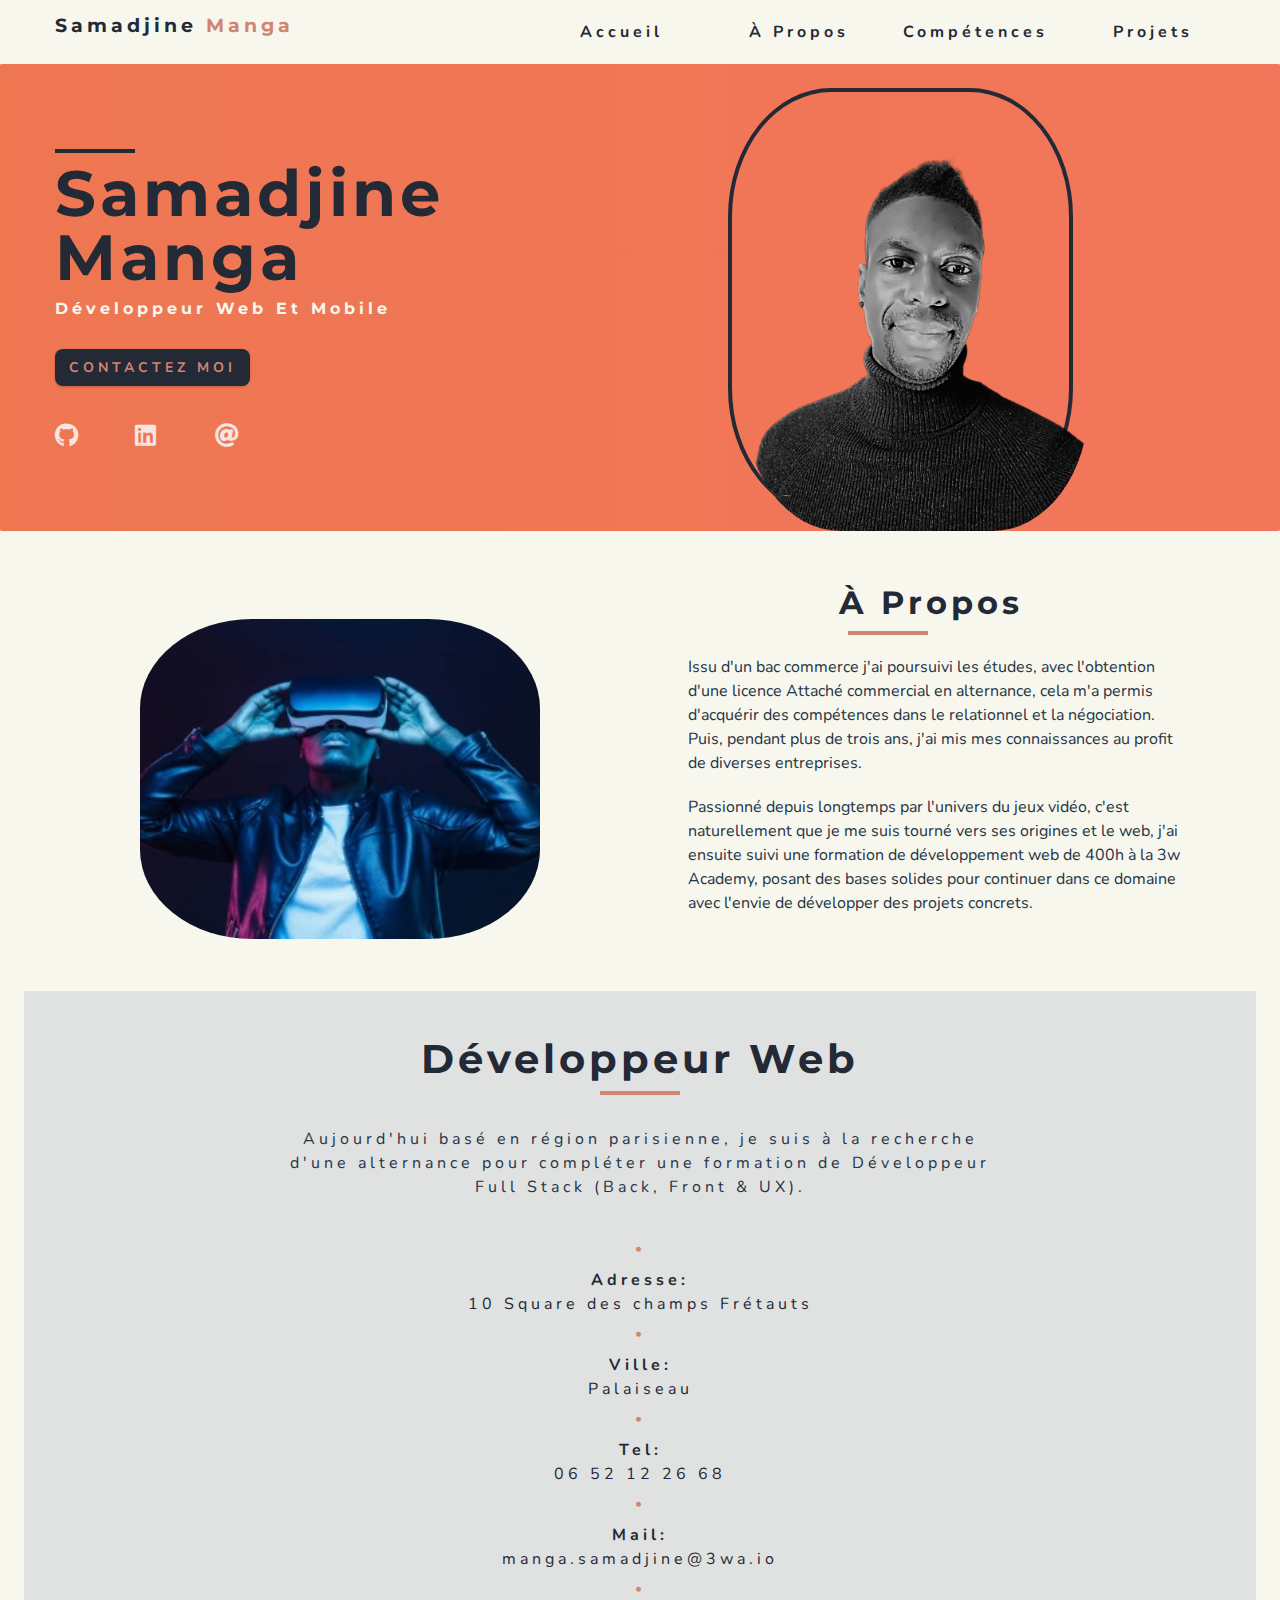
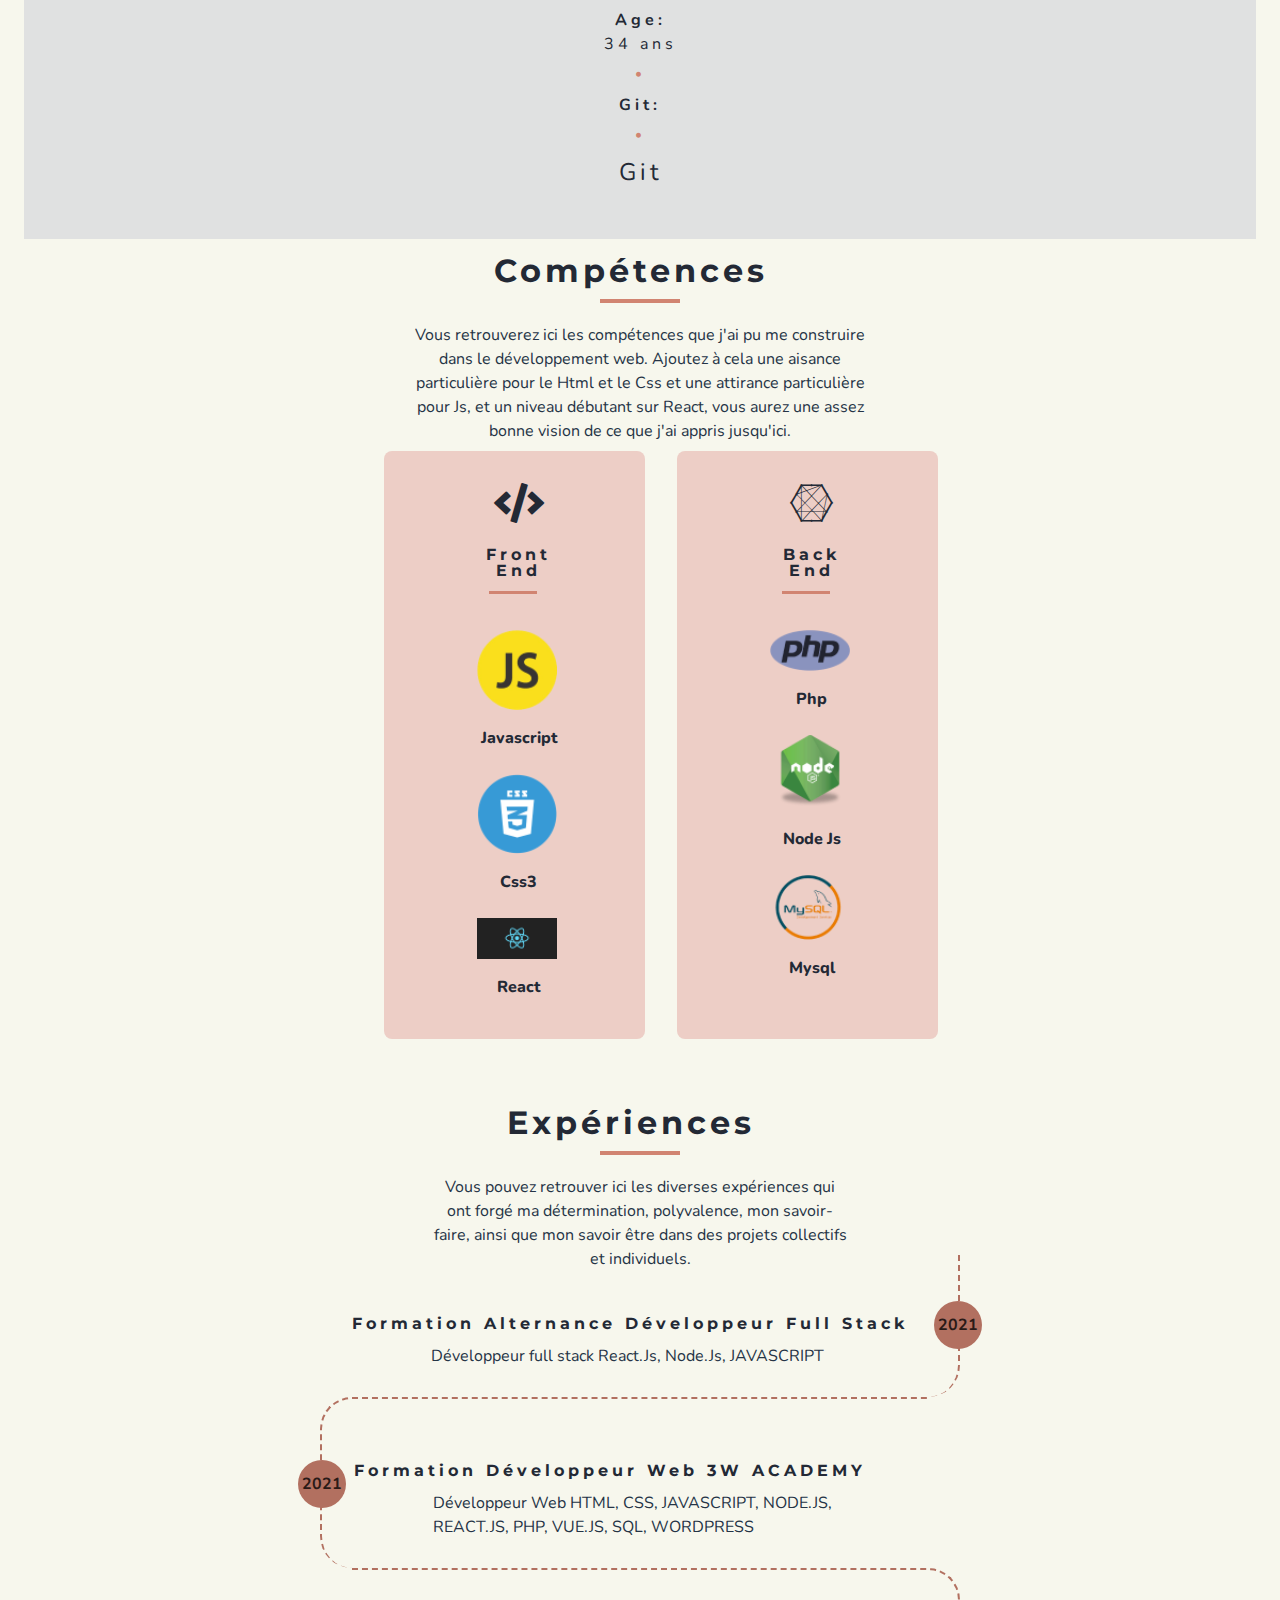
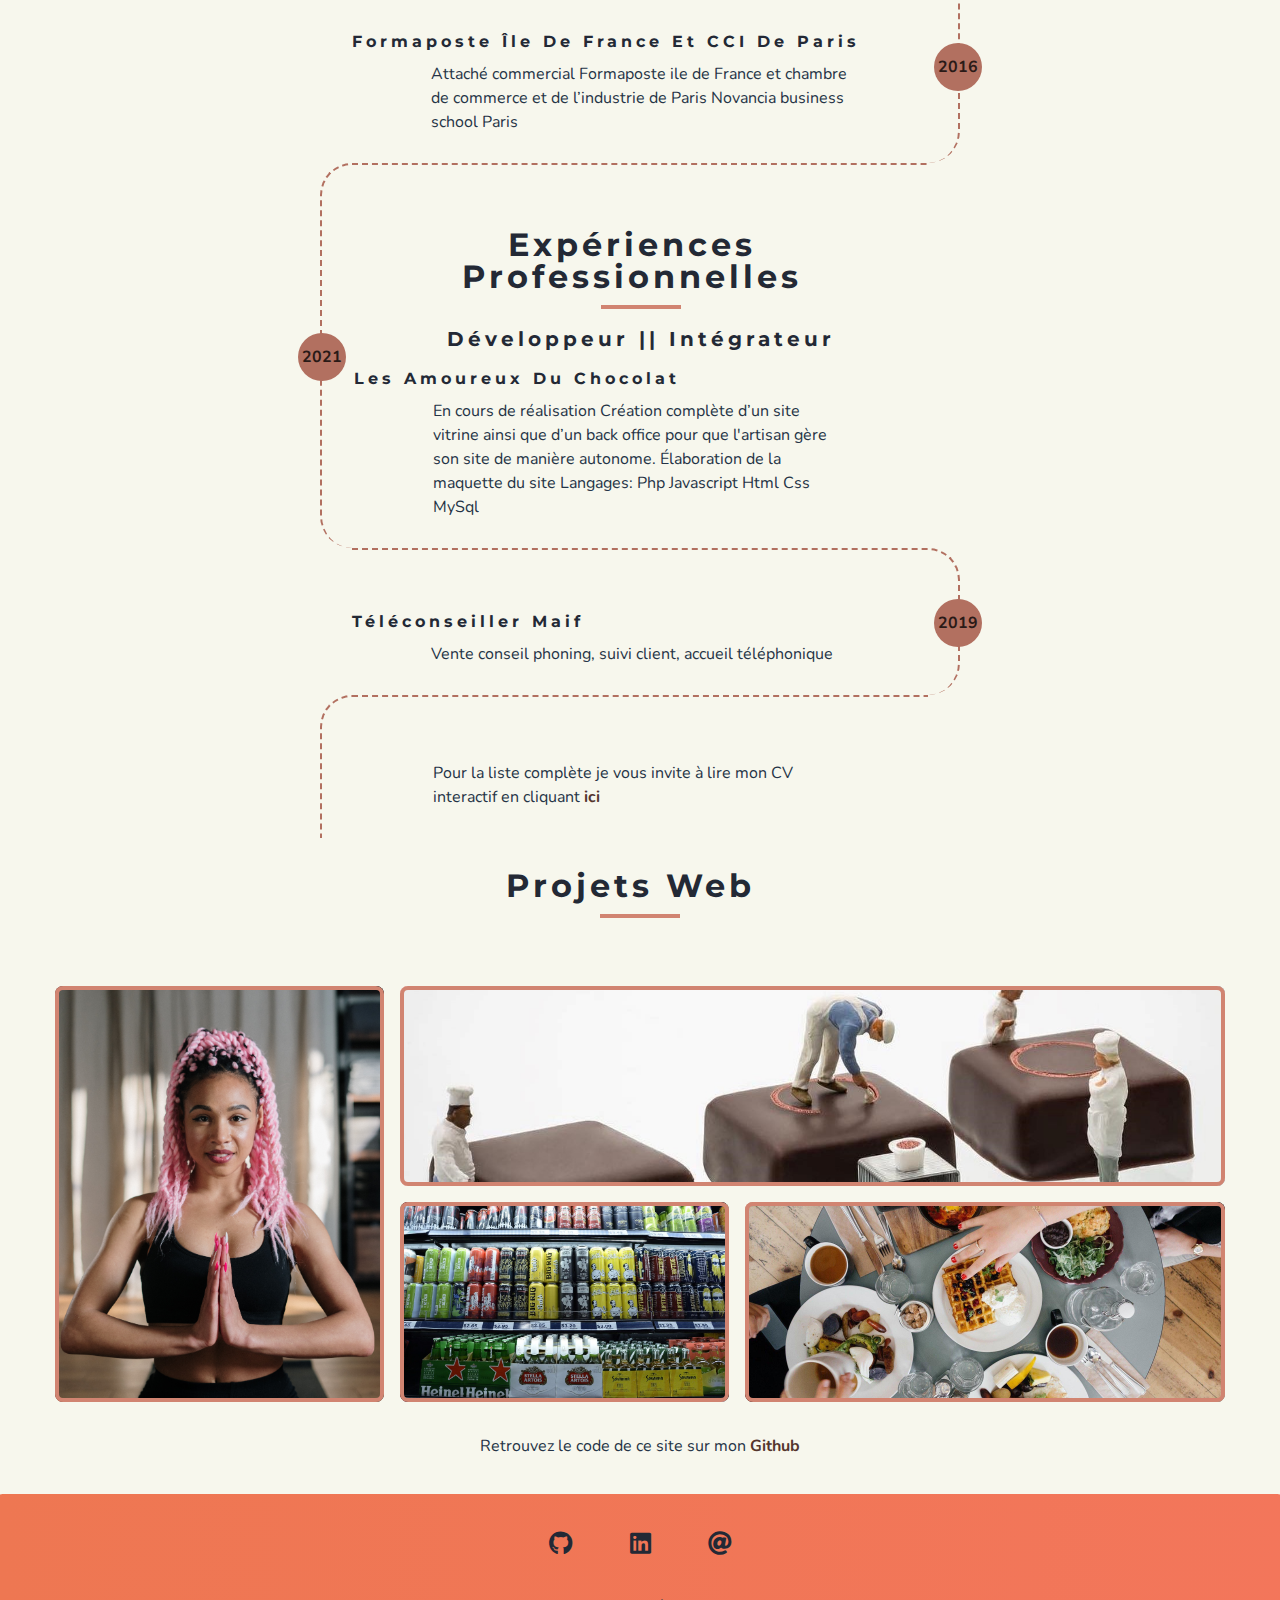
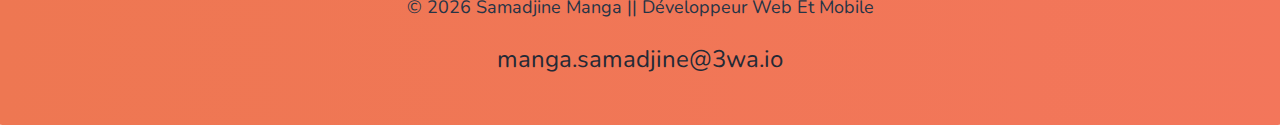
==== index.html @ 43f31bfd "Samadjine-Manga-portfolio" ====
<!DOCTYPE html>
<html lang="fr">
  <head>
    <meta charset="UTF-8" />
    <meta name="viewport" content="width=device-width, initial-scale=1.0" />
    <meta
      content="Site de présentation. CV de Samadjine Manga, développeur Web en Ile de France / Paris"
      name="description"
    />
    <meta
      content="Samadjine Manga, développeur full stack Paris"
      name="keywords"
    />
    <link rel="shortcut icon" href="./images/logo.jpg" type="image/x-icon" />
    <link
      href="https://fonts.googleapis.com/css2?family=Montserrat:wght@700&family=Nunito:wght@300&display=swap"
      rel="stylesheet"
    />
    <title>Portfolio || Samadjine Manga</title>
    <!-- font-awesome -->
    <link rel="stylesheet" href="./fontawesome-free/css/all.min.css" />
    <!-- css -->
    <link rel="stylesheet" href="./css/styles.css" />
  </head>
  <body>
    <!-- navbar -->
    <nav class="nav" id="nav">
      <div class="nav-center">
        <!-- nav header -->
        <div class="nav-header">
          <h4 class="logo">Samadjine <span>Manga</span></h4>
          <button class="nav-btn" id="nav-btn">
            <i class="fas fa-bars"></i>
          </button>
        </div>
        <!-- nav-links -->
        <ul class="nav-links show-links" id="nav-links">
          <li>
            <a
              href="#home"
              class="nav-link scroll-link"
              title="Revenir à l'accueil"
              >Accueil</a
            >
          </li>
          <li>
            <a
              href="#about"
              class="nav-link scroll-link"
              title="Aller à la section à propos"
              >À propos</a
            >
          </li>
          <li>
            <a
              href="#skills"
              class="nav-link scroll-link"
              title="Aller à la section compétences"
              >Compétences</a
            >
          </li>
          <li>
            <a
              href="#projects"
              class="nav-link scroll-link"
              title="Aller à la section projets"
              >Projets</a
            >
          </li>
        </ul>
      </div>
    </nav>
    <!-- end of navbar -->
    <!-- sidebar -->
    <aside class="sidebar" id="sidebar">
      <div>
        <button class="close-btn" id="close-btn">
          <i class="fas fa-times"></i>
        </button>
        <!-- nav-links -->
        <ul class="sidebar-links">
          <li>
            <a
              href="#home"
              class="nav-link scroll-link"
              title="Revenir à l'accueil"
              >Accueil</a
            >
          </li>
          <li>
            <a
              href="#about"
              class="nav-link scroll-link"
              title="Aller à la section à propos"
              >À propos</a
            >
          </li>
          <li>
            <a
              href="#skills"
              class="nav-link scroll-link"
              title="Aller à la section compétences"
              >Compétences</a
            >
          </li>
          <li>
            <a
              href="#projects"
              class="nav-link scroll-link"
              title="Aller à la section projets"
              >Projets</a
            >
          </li>
        </ul>
        <!-- social icons -->
        <ul class="social-icons">
          <li>
            <a
              target="_blank"
              href="https://github.com/ikki-sasa"
              class="social-icon"
              title="Lien vers le git"
              ><i class="fab fa-github"></i
            ></a>
          </li>
          <li>
            <a
              href="https://linkedin.com/in/samadjine-manga-809230ba"
              target="_blank"
              class="social-icon"
              title="Lien vers LinkedIn de Samadjine Manga"
              ><i class="fab fa-linkedin"></i
            ></a>
          </li>
          <li>
            <a
              href="mailto:manga.samadjine@3wa.io"
              target="_blank"
              class="social-icon"
              title="Envoyez un mail à Samadjine Manga"
              ><i class="fas fa-at"></i
            ></a>
          </li>
        </ul>
      </div>
    </aside>
    <!-- end of sidebar -->
    <!-- header -->
    <header class="hero" id="home">
      <div class="section-center hero-center">
        <article class="hero-info">
          <div class="underline"></div>
          <h1>Samadjine Manga</h1>
          <h4>Développeur web et mobile</h4>
          <a
            href="#about-contact"
            class="btn hero-btn scroll-link"
            title="Aller à la section Développeur Web"
            >contactez moi</a
          >
          <!-- social icons -->
          <ul class="social-icons hero-icons">
            <li>
              <a
                target="_blank"
                href="https://github.com/ikki-sasa"
                class="social-icon"
                title="Lien vers le git"
                ><i class="fab fa-github"></i
              ></a>
            </li>
            <li>
              <a
                href="https://linkedin.com/in/samadjine-manga-809230ba"
                target="_blank"
                class="social-icon"
                title="Lien vers LinkedIn de Samadjine Manga"
                ><i class="fab fa-linkedin"></i
              ></a>
            </li>
            <li>
              <a
                href="mailto:manga.samadjine@3wa.io"
                target="_blank"
                class="social-icon"
                title="Envoyez un mail à Samadjine Manga"
                ><i class="fas fa-at"></i
              ></a>
            </li>
          </ul>
        </article>
        <article class="hero-img">
          <img src="./images/moi-vanilla.png" class="hero-photo" alt="me" />
        </article>
      </div>
    </header>
    <!-- end of header -->
    <!-- about -->
    <section class="section about" id="about">
      <div class="section-center about-center">
        <!-- about img -->
        <article class="about-img">
          <img src="./images/vr-me.jpg" class="hero-photo-vr" alt="vr-img" />
        </article>
        <!-- about info -->
        <article class="about-info">
          <!-- section title -->
          <div class="section-title about-title">
            <h2>À propos</h2>
            <div class="underline"></div>
          </div>
          <!--end of section title -->
          <p>
            Issu d'un bac commerce j'ai poursuivi les études, avec l'obtention
            d'une licence Attaché commercial en alternance, cela m'a permis
            d'acquérir des compétences dans le relationnel et la négociation.
            Puis, pendant plus de trois ans, j'ai mis mes connaissances au
            profit de diverses entreprises.
          </p>
          <p>
            Passionné depuis longtemps par l'univers du jeux vidéo, c'est
            naturellement que je me suis tourné vers ses origines et le web,
            j'ai ensuite suivi une formation de développement web de 400h à la
            3w Academy, posant des bases solides pour continuer dans ce domaine
            avec l'envie de développer des projets concrets.
          </p>
        </article>
      </div>
      <section class="section bg-grey">
        <div class="section-contact about-contact" id="about-contact">
          <h2>Développeur Web</h2>
          <div class="underline"></div>
          <p>
            Aujourd'hui basé en région parisienne, je suis à la recherche d'une
            alternance pour compléter une formation de Développeur Full Stack
            (Back, Front & UX).
          </p>
          <ul class="infos-contacts">
            <li>
              <i class="fas fa-circle"></i> <strong>Adresse:</strong> 10 Square
              des champs Frétauts
            </li>
            <li>
              <i class="fas fa-circle"></i>
              <strong>Ville:</strong> Palaiseau
            </li>

            <li>
              <i class="fas fa-circle"></i> <strong>Tel:</strong> 06 52 12 26 68
            </li>
            <li>
              <i class="fas fa-circle"></i>
              <strong>Mail:</strong> manga.samadjine@3wa.io
            </li>

            <li><i class="fas fa-circle"></i> <strong>Age:</strong> 34 ans</li>
            <li>
              <i class="fas fa-circle"></i> <strong>Git:</strong>
              <i class="fas fa-circle"></i>
              <a
                target="_blank"
                href="https://github.com/ikki-sasa"
                class="social-icon"
                title="Lien vers le git"
                >Git</a
              >
            </li>
          </ul>
        </div>
      </section>
    </section>
    <!-- end of about -->

    <!-- skills -->
    <section class="section skills" id="skills">
      <!-- section title -->
      <div class="section-title">
        <h2>Compétences</h2>
        <div class="underline"></div>
        <p class="skills-text">
          Vous retrouverez ici les compétences que j'ai pu me construire dans le
          développement web. Ajoutez à cela une aisance particulière pour le
          Html et le Css et une attirance particulière pour Js, et un niveau
          débutant sur React, vous aurez une assez bonne vision de ce que j'ai
          appris jusqu'ici.
        </p>
      </div>
      <!--end of section title -->

      <div class="skills-center section-center">
        <!-- single skill -->
        <article class="skill">
          <i class="fas fa-code skill-icon"></i>
          <h4>Front end</h4>
          <div class="underline"></div>
          <img
            src="./logo/javascript-circle-removebg-preview.png"
            alt="logo-javascript"
            class="logo-img"
          />
          <p>Javascript</p>
          <img src="./logo/css-logo.png" alt="logo-css" class="logo-img" />
          <p>Css3</p>
          <img src="./logo/react.png" alt="logo-react" class="logo-img" />
          <p>React</p>
        </article>
        <!-- end of single skill -->
        <!-- single skill -->
        <article class="skill">
          <i class="fab fa-connectdevelop skill-icon"></i>
          <h4>Back end</h4>
          <div class="underline"></div>
          <img src="./logo/php.png" alt="logo-php" class="logo-img" />
          <p>Php</p>
          <img src="./logo/node-js.png" alt="logo-node" class="logo-img" />
          <p>Node Js</p>
          <img src="./logo/mysql.png" alt="logo-mysql" class="logo-img" />
          <p>Mysql</p>
        </article>
        <!-- end of single skill -->
      </div>
    </section>
    <!-- end of skills -->

    <!-- timeline -->
    <section class="section timeline">
      <!-- section title -->
      <div class="section-title">
        <h2>Expériences</h2>
        <div class="underline"></div>
        <p>
          Vous pouvez retrouver ici les diverses expériences qui ont forgé ma
          détermination, polyvalence, mon savoir-faire, ainsi que mon savoir
          être dans des projets collectifs et individuels.
        </p>
      </div>
      <!--end of section title -->
      <div class="section-center timeline-center">
        <!-- single timeline item -->
        <article class="timeline-item">
          <h4>Formation Alternance Développeur Full Stack</h4>
          <p>Développeur full stack React.Js, Node.Js, JAVASCRIPT</p>
          <span class="number"> 2021 </span>
        </article>
        <!-- end of  single timeline item -->
        <!-- single timeline item -->
        <article class="timeline-item">
          <h4>Formation Développeur Web 3W ACADEMY</h4>
          <p>
            Développeur Web HTML, CSS, JAVASCRIPT, NODE.JS, REACT.JS, PHP,
            VUE.JS, SQL, WORDPRESS
          </p>
          <span class="number"> 2021 </span>
        </article>
        <!-- end of  single timeline item -->

        <!-- single timeline item -->
        <article class="timeline-item">
          <h4>Formaposte île de France et CCI de Paris</h4>
          <p>
            Attaché commercial Formaposte ile de France et chambre de commerce
            et de l’industrie de Paris Novancia business school Paris
          </p>
          <span class="number"> 2016 </span>
        </article>
        <!-- end of  single timeline item -->

        <!-- single timeline item -->
        <article class="timeline-item">
          <!-- section title -->
          <div class="section-title">
            <h2>Expériences professionnelles</h2>
            <div class="underline"></div>
          </div>
          <!--end of section title -->
          <h3>Développeur || Intégrateur</h3>
          <h4>Les amoureux du chocolat</h4>
          <p>
            En cours de réalisation Création complète d’un site vitrine ainsi
            que d’un back office pour que l'artisan gère son site de manière
            autonome. Élaboration de la maquette du site Langages: Php
            Javascript Html Css MySql
          </p>
          <span class="number"> 2021 </span>
        </article>
        <!-- end of  single timeline item -->
        <!-- single timeline item -->
        <article class="timeline-item">
          <h4>Téléconseiller Maif</h4>
          <p>Vente conseil phoning, suivi client, accueil téléphonique</p>
          <span class="number"> 2019 </span>
        </article>
        <!-- end of  single timeline item -->
        <!-- single timeline item -->
        <article class="timeline-item">
          <p>
            Pour la liste complète je vous invite à lire mon CV interactif en
            cliquant

            <a
              target="_blank"
              href="images/Samadjine Manga_Curriculum_vitæ.pdf"
              download="Resume.pdf"
            >
              <strong>ici</strong>
            </a>
          </p>
        </article>
        <!-- end of  single timeline item -->
      </div>
    </section>
    <!--end of  timeline -->

    <!-- projects -->
    <section class="section projects" id="projects">
      <!-- section title -->
      <div class="section-title">
        <h2>projets Web</h2>
        <div class="underline"></div>
        <p class="projects-text"></p>
      </div>
      <!--end of section title -->
      <div class="section-center projects-center">
        <!-- single project -->
        <a
          target="_blank"
          href="https://yoga-yoga-616a18.netlify.app"
          class="project-1"
          title="Aller à la page Yoga"
        >
          <article class="project">
            <img
              src="./images/yooga.jpg"
              alt="yoga project"
              class="project-img"
            />
            <div class="project-info">
              <h4>Yoga project</h4>
              <p>Site vitrine</p>
            </div>
          </article>
        </a>
        <!-- end of single project -->
        <!-- single project -->
        <a
          target="_blank"
          href="https://choco-under-construction.netlify.app"
          class="project-2"
          title="Aller à la page Les amoureux du chocolat"
        >
          <article class="project">
            <img
              src="./images/chocolat.jpg"
              alt="Les amoureux du chocolat"
              class="project-img"
            />
            <div class="project-info">
              <h4>Les amoureux du chocolat</h4>
              <p>
                Projet de site vitrine avec un back-office pour une gestion
                autonome du site pour l'artisan Site réalisé en langage js
                vailla php vanilla
              </p>
            </div>
          </article>
        </a>
        <!-- end of single project -->
        <!-- single project -->
        <a
          target="_blank"
          href="http://beer4you-project.atwebpages.com/index.php/"
          class="project-3"
          title="Aller à la page Beer for you"
        >
          <article class="project">
            <img
              src="./images/beers.jpg"
              alt="Beer for you"
              class="project-img"
            />
            <div class="project-info">
              <h4>Beer for you</h4>
              <p>
                Projet d'initiation Php dans le cadre de ma formation
                "développeur web" à la 3w Academy
              </p>
            </div>
          </article>
        </a>
        <!-- end of single project --><!-- single project -->
        <a
          target="_blank"
          href="https://freshly-restaurant-bs.netlify.app"
          class="project-4"
          title="Aller à la page Freshly-Restaurant"
        >
          <article class="project">
            <img
              src="./images/freshly.jpg"
              alt="single project"
              class="project-img"
            />
            <div class="project-info">
              <h4>Freshly Restaurant</h4>
              <p>
                Projet d'intégration au sein de ma formation "développeur web" à
                la 3w Acdemy
              </p>
            </div>
          </article>
        </a>
        <!-- end of single project -->
      </div>
      <p>
        Retrouvez le code de ce site sur mon
        <a
          target="_blank"
          href="https://github.com/ikki-sasa"
          title="Lien vers le git"
        >
          <strong>Github</strong></a
        >
      </p>
    </section>
    <!-- end of projects -->
    <!-- footer -->
    <footer class="footer">
      <!-- social icons -->
      <ul class="social-icons">
        <li>
          <a
            target="_blank"
            href="https://github.com/ikki-sasa"
            class="social-icon"
            title="Lien vers le git"
            ><i class="fab fa-github"></i
          ></a>
        </li>
        <li>
          <a
            href="https://linkedin.com/in/samadjine-manga-809230ba"
            target="_blank"
            class="social-icon"
            title="Lien vers LinkedIn Samadjine Manga"
            ><i class="fab fa-linkedin"></i
          ></a>
        </li>
        <li>
          <a
            href="mailto:manga.samadjine@3wa.io"
            target="_blank"
            class="social-icon"
            title="Envoyez un mail à Samadjine Manga"
            ><i class="fas fa-at"></i
          ></a>
        </li>
      </ul>

      <p>
        &copy; <span id="date"></span> Samadjine Manga || Développeur Web Et
        Mobile
      </p>
      <a
        href="mailto:manga.samadjine@3wa.io"
        target="_blank"
        class="social-icon"
        title="Envoyez un mail à Samadjine Manga"
        >manga.samadjine@3wa.io</a
      >
    </footer>
    <!-- BUTTON TOP -->
    <div class="top-btn">
      <i class="fas fa-sort-up" title="Aller vers le haut de la page"></i>
    </div>
    <!-- END OF BUTTON TOP -->
    <script src="./js/app.js"></script>
  </body>
</html>
---- css/styles.css ----
/*
FONTS
*/
@import url('https://fonts.googleapis.com/css2?family=Montserrat:wght@700&family=Nunito:wght@300&display=swap');

/*
VARIABLES
 */

:root {
  /* headings */
  /* dark shades of primary color*/
  --clr-primary-1: #2a1a17;
  --clr-primary-2: #54352d;
  --clr-primary-3: #7d4f44;
  --clr-primary-4: #a76a5a;
  /* primary/main color */
  --clr-primary-5: #b27060;
  /* lighter shades of primary color */
  --clr-primary-6: #f6e6e3;
  --clr-primary-7: #edcec6;
  --clr-primary-8: #e3b5aa;
  --clr-primary-9: #da9d8d;
  --clr-primary-10: #d18471;
  /* darkest grey - used for headings */
  --clr-grey-1: #232935;
  --clr-grey-2: #2f3647;
  --clr-grey-3: #3b4459;
  --clr-grey-4: #62697a;
  /* grey used for paragraphs */
  --clr-grey-5: #253446;
  --clr-grey-6: #515d6b;
  --clr-grey-7: #7c8590;
  --clr-grey-8: #a8aeb5;
  --clr-grey-9: #d3d6da;
  --clr-grey-10: #e0e1e1;
  --clr-white: #fff;
  --clr-break: #f7f7ed;
  /* fonts */
  --ff-primary: 'Montserrat', sans-serif;
  --ff-second: 'Nunito', sans-serif;
  /* transition effects... */
  --transition: all 0.3s linear;
  --spacing: 0.25rem;
  --radius: 0.5rem;
  --radius-1: 10rem;
  --light-shadow: 0 5px 15px rgba(0, 0, 0, 0.1);
  --dark-shadow: 0 5px 15px rgba(0, 0, 0, 0.2);
  --linear-grad: linear-gradient(to left, #2c3e50, #fd746c);
  --linear-grad-bg: linear-gradient(to left, #114357, #fd746c, #ee7752);
  --max-width: 1170px;
}
/*
GLOBAL STYLES
*/

*,
::after,
::before {
  margin: 0;
  padding: 0;
  box-sizing: border-box;
}
body {
  font-family: var(--ff-second);
  background: var(--clr-break);
  color: var(--clr-grey-1);
  line-height: 1.5;
  font-size: 0.875rem;
}
ul {
  list-style-type: none;
}
a {
  text-decoration: none;
}
img:not(.nav-logo) {
  width: 100%;
  display: block;
}

h1,
h2,
h3,
h4 {
  letter-spacing: var(--spacing);
  text-transform: capitalize;
  line-height: 1.25;
  margin-bottom: 0.75rem;
  font-family: var(--ff-primary);
}
h1 {
  font-size: 3rem;
}
h2 {
  font-size: 2rem;
}
h3 {
  font-size: 1.25rem;
}
h4 {
  font-size: 0.875rem;
}
p {
  margin-bottom: 1.25rem;
  color: var(--clr-grey-5);
}

/* 
GLOBAL CSS
 */

.btn {
  text-transform: uppercase;
  background: var(--clr-grey-2);
  color: var(--clr-primary-10);
  padding: 0.375rem 0.75rem;
  letter-spacing: var(--spacing);
  display: inline-block;
  font-weight: 700;
  -webkit-transition: var(--transition);
  transition: var(--transition);
  font-size: 0.875rem;
  border: 2px solid transparent;
  cursor: pointer;
  box-shadow: 0 1px 3px rgba(0, 0, 0, 0.2);
  border-radius: var(--radius);
}
.btn:hover {
  color: var(--clr-grey-1);
  background: var(--clr-primary-10);
}

.hero-btn {
  text-transform: uppercase;
  background: var(--clr-grey-1);
  color: var(--clr-primary-10);
  padding: 0.375rem 0.75rem;
  letter-spacing: var(--spacing);
  display: inline-block;
  font-weight: 700;
  -webkit-transition: var(--transition);
  transition: var(--transition);
  font-size: 0.875rem;
  border: 2px solid transparent;
  cursor: pointer;
  box-shadow: 0 1px 3px rgba(0, 0, 0, 0.2);
  border-radius: var(--radius);
}

.hero-btn:hover {
  color: var(--clr-grey-1);
  background: var(--clr-white);
}

/* 
SECTION
*/
.section {
  padding: 4.5rem 0;
}

.section-center {
  width: 90vw;
  margin: 0 auto;
  max-width: 1170px;
}

.underline {
  width: 5rem;
  height: 0.25rem;
  margin-bottom: 1.25rem;
  background: var(--clr-primary-10);
  margin-left: auto;
  margin-right: auto;
}

.section-title {
  margin-bottom: 4rem;
  text-align: center;
}

.section-contact {
  margin-top: 5rem;
  margin-bottom: 0;
  text-align: center;
  letter-spacing: var(--spacing);
}

.section-contact p {
  text-align: center;
}

.infos-contacts {
  margin: 1rem 34rem;
}

.section-contact i {
  margin: 2.5rem;
  font-size: 5px;
  color: var(--clr-primary-10);
}

.section .bg-grey {
  height: 35rem;
  padding-top: 2rem;
  margin-top: 2rem;
  border-radius: 0.2%;
}
.bg-grey {
  background: var(--clr-grey-10);
}

/* 
NAV
 */
.nav-links {
  display: none;
}
.nav {
  height: 4rem;
  padding: 1rem;
  display: grid;
  -webkit-box-align: center;
  align-items: center;
  -webkit-transition: var(--transition);
  transition: var(--transition);
}
.nav-center {
  width: 100%;
  max-width: 1170px;
  margin: 0 auto;
}
.nav-header {
  display: grid;
  grid-template-columns: auto 1fr;
  -webkit-box-align: center;
  align-items: center;
}
.nav-btn {
  background: transparent;
  border-color: transparent;
  color: var(--clr-grey-1);
  font-size: 2rem;
  cursor: pointer;
  justify-self: end;
}

/*
FIXED NAVBAR
*/
.navbar-fixed {
  position: fixed;
  top: 0;
  left: 0;
  width: 100%;
  background: var(--clr-grey-10);
  z-index: 2;
  box-shadow: var(--light-shadow);
}

.logo {
  color: var(--clr-grey-1);
  font-size: 2rem;
  cursor: pointer;
}
.logo span {
  color: var(--clr-primary-10);
  font-size: 2rem;
}

/*
SIDEBAR
*/
.sidebar {
  position: fixed;
  top: 0;
  left: 0;
  width: 100%;
  height: 100%;
  background: var(--clr-primary-1);
  z-index: 4;
  display: grid;
  place-items: center;
  -webkit-transition: var(--transition);
  transition: var(--transition);
  -webkit-transform: translateX(-100%);
  transform: translateX(-100%);
  opacity: 0.9;
}

/* 
TOGGLE SIDEBAR
*/
.show-sidebar {
  -webkit-transform: translateX(0);
  transform: translateX(0);
}
.sidebar-links {
  text-align: center;
}
.sidebar-links a {
  font-size: 2rem;
  text-transform: capitalize;
  -webkit-transition: var(--transition);
  transition: var(--transition);
  color: var(--clr-primary-6);
  letter-spacing: var(--spacing);
  display: inline-block;
  margin-bottom: 1.5rem;
}
.sidebar-links a:hover {
  color: var(--clr-primary-10);
}
.social-icons {
  display: grid;
  margin-top: 3rem;
  width: 20rem;
  grid-template-columns: repeat(3, 1fr);
  justify-items: center;
}
.social-icon {
  font-size: 1.5rem;
  color: var(--clr-primary-6);
  -webkit-transition: var(--transition);
  transition: var(--transition);
}
.social-icon:hover {
  color: var(--clr-primary-10);
}
.close-btn {
  position: absolute;
  top: 1rem;
  right: 1rem;
  font-size: 3rem;
  background: transparent;
  border: transparent;
  -webkit-transition: var(--transition);
  transition: var(--transition);
  color: #bb2525;
  cursor: pointer;
}
.close-btn:hover {
  color: #e66b6b;
}

/* 
HERO 
*/
.hero .underline {
  background: var(--clr-grey-1);
  margin-bottom: 0.5rem;
  margin-left: 0;
}
.hero-img {
  display: none;
}
.hero {
  border-radius: 0.2%;
  background: var(--linear-grad-bg);
  background-size: 600% 100%;
  animation: gradient 15s ease infinite;
  animation-direction: alternate;
}

@keyframes gradient {
  0% {
    background-position: 0%;
  }
  100% {
    background-position: 100%;
  }
}

.hero-center {
  min-height: calc(100vh - 5rem);
  display: grid;
  place-items: center;
}
.hero-info h4 {
  color: var(--clr-break);
}
.hero-icons {
  justify-items: start;
}
.hero-btn {
  margin-top: 1.25rem;
}

.hero-photo {
  max-width: 25rem;
  max-height: 30rem;
  -o-object-fit: cover;
  object-fit: cover;
  border-radius: 28%;
  position: relative;
}

.hero-photo-vr {
  max-width: 25rem;
  max-height: 30rem;
  -o-object-fit: cover;
  object-fit: cover;
  border-radius: 28%;
  position: relative;
}

/* 
ABOUT
*/
.about-info {
  margin: 2rem;
}

.about-title {
  text-align: left;
  margin-bottom: 25rem;
}
.about-title .underline {
  margin-left: 9rem;
}
.about-center {
  display: grid;
  gap: 3rem 2rem;
}
.about-img {
  justify-self: center;
}

/*
PROJECTS
*/
.projects-text {
  width: 85vw;
  max-width: 30rem;
  margin: 0 auto;
}
.project {
  position: relative;
  background: var(--linear-grad);
  border-radius: var(--radius);
  margin-bottom: 2rem;
}
.project-info {
  text-align: center;
  color: var(--clr-white);
  position: absolute;
  top: 50%;
  left: 50%;
  -webkit-transform: translate(-50%, -50%);
  transform: translate(-50%, -50%);
  -webkit-transition: var(--transition);
  transition: var(--transition);
  opacity: 0;
}
.project-info p {
  text-transform: capitalize;
  color: var(--clr-white);
}
.project:hover .project-info {
  opacity: 1;
}
.project-img {
  transition: var(--transition);
  border-radius: var(--radius);
  height: 15rem;
  object-fit: cover;
}
.project:hover .project-img {
  opacity: 0.5;
}
.project::after {
  content: '';
  position: absolute;
  top: 0;
  left: 0;
  width: 100%;
  height: 100%;
  border: 0.25rem solid var(--clr-primary-10);
  border-radius: var(--radius);
  transition: var(--transition);
}

.project:hover::after {
  opacity: 1;
  -webkit-transform: scale(0.8);
  transform: scale(0.8);
}

.project:hover {
  color: var(--clr-white);
}

.project:hover p {
  color: var(--clr-white);
}

.project:hover h4 {
  color: var(--clr-white);
}

.projects p {
  padding-top: 2rem;
  text-align: center;
}

.projects strong {
  color: var(--clr-primary-2);
}

.projects strong:hover {
  color: var(--clr-primary-10);
}
/*
SKILLS
*/

.skills {
  background: var(--clr-break);
  margin-bottom: 1.25rem;
}
.skills h3 {
  margin: 1.5rem 0;
  color: var(--clr-primary-1);
}

.skill p {
  margin-bottom: 0.5rem;
  text-transform: capitalize;
  color: var(--clr-grey-1);
}

.skill-text {
  position: absolute;
  top: -2rem;
  left: 50%;
  -webkit-transform: translateX(-50%);
  transform: translateX(-50%);
}
.skills-center img {
  width: 7rem;
}

.skills-text {
  width: 85vw;
  max-width: 30rem;
  margin: 0 auto;
}

.skill {
  background: var(--clr-primary-7);
  padding: 3rem 4.5rem;
  margin-bottom: 2rem;
  border-radius: var(--radius);
  text-align: center;
  -webkit-transition: var(--transition);
  transition: var(--transition);
  cursor: pointer;
}

.skill-icon {
  font-size: 2.5rem;
  margin-bottom: 1.5rem;
}

.skill .underline {
  width: 3rem;
  height: 0.2rem;
  -webkit-transition: var(--transition);
  transition: var(--transition);
}

.skill p {
  -webkit-transition: var(--transition);
  transition: var(--transition);
  font-weight: 800;
}

.skill:hover {
  background: var(--linear-grad);
  color: var(--clr-white);
}
.skill:hover p {
  color: var(--clr-white);
  font-weight: 800;
}
.skill:hover .underline {
  background: var(--clr-white);
}

.logo-img {
  border-radius: var(--radius);
}

/* 
TIMELINE
 */

.timeline-center {
  width: 80vw;
  max-width: 40rem;
}
.timeline-item {
  border-top: 2px dashed var(--clr-primary-5);
  margin: 0;
  padding: 4rem 2rem;
  position: relative;
}

.timeline p {
  width: 85vw;
  max-width: 30rem;
  margin: 0 auto;
  margin-bottom: 0;
}

.timeline strong {
  color: var(--clr-primary-2);
}

.timeline strong:hover {
  color: var(--clr-primary-10);
}
.timeline-item:nth-child(even) {
  border-left: 2px dashed var(--clr-primary-5);
  border-top-left-radius: 2rem;
  border-bottom-left-radius: 2rem;

  margin-right: 2rem;
  padding-right: 0;
}
.timeline-item:nth-child(odd) {
  border-right: 2px dashed var(--clr-primary-5);
  border-top-right-radius: 2rem;
  border-bottom-right-radius: 2rem;
  margin-left: 2rem;
  padding-left: 0;
}
.timeline-item:first-child {
  border-top: 0;
  border-top-right-radius: 0;
}
.timeline-item:last-child {
  border-bottom-left-radius: 0;
}
.number {
  position: absolute;
  top: 50%;
  -webkit-transform: translate(-50%, -50%);
  transform: translate(-50%, -50%);
  margin-bottom: 0;
  background: var(--clr-primary-5);
  width: 3rem;
  height: 3rem;
  border-radius: 50%;
  display: grid;
  place-items: center;
  color: var(--clr-primary-1);
  font-weight: bold;
}
.timeline-item:nth-child(even) .number {
  left: 0;
}
.timeline-item:nth-child(odd) .number {
  right: 0;
  -webkit-transform: translate(50%, -50%);
  transform: translate(50%, -50%);
}

/*
FOOTER
*/
.footer {
  padding-bottom: 2rem;
  background: var(--linear-grad);
  display: grid;
  place-items: center;
  border-radius: 0.2%;
  background: var(--linear-grad-bg);
  background-size: 600% 100%;
  animation: gradient 25s linear infinite;
  animation-direction: alternate;
}

.footer .social-icons {
  margin-bottom: 2rem;
}
.footer .social-icon {
  color: var(--clr-grey-1);
}
.footer .social-icon:hover {
  color: var(--clr-break);
}
.footer p {
  font-size: 1.25rem;
  text-transform: capitalize;
}

/* BUTTON TOP */
.top-btn {
  display: none;
  position: fixed;
  bottom: 20px;
  right: 0px;
  font-size: 30px;
  cursor: pointer;
  opacity: 2;
}

.top-btn:hover {
  color: var(--clr-primary-10);
}

/* 
MEDIA QUERIES
*/
/* Media Headings */
@media screen and (min-width: 800px) {
  h1 {
    font-size: 4rem;
  }
  h2 {
    font-size: 2.5rem;
  }
  h3 {
    font-size: 1.75rem;
  }
  h4 {
    font-size: 1rem;
  }
  body {
    font-size: 1rem;
  }
  h1,
  h2,
  h3,
  h4 {
    line-height: 1;
  }
}
/* 
Phone version  320px
*/
@media screen and (min-width: 320px) {
  h1,
  h2,
  h3,
  h4 {
    line-height: 1;
  }
  .section {
    padding: 1rem 0;
  }
  .logo {
    font-size: 1rem;
  }
  .logo span {
    font-size: 1rem;
  }
  .social-icons {
    margin-top: 2rem;
    width: 15rem;
  }
  .about-title {
    margin-bottom: 1rem;
  }

  .hero-photo {
    margin-left: -1rem;
  }

  .hero .underline {
    margin-top: 0rem;
  }
  .section .bg-grey {
    height: 72rem;
  }
  .about-contact h2 {
    margin-top: -6rem;
  }

  .about-title .underline {
    margin-left: 4rem;
  }
  .infos-contacts {
    margin: 2rem 0rem;
  }
  .infos-contacts li {
    justify-content: center;
    display: grid;
  }

  .infos-contacts .social-icon {
    color: var(--clr-grey-1);
  }
  .infos-contacts .social-icon:hover {
    color: var(--clr-primary-10);
  }

  .section .bg-grey {
    height: 53rem;
    margin: 1.5rem;
  }
  .section-contact h2 {
    margin-top: -5rem;
  }

  .infos-contacts {
    margin: 0rem 0rem;
  }
  .section-contact i {
    margin: 1rem;
  }

  .skill-icon {
    font-size: 2.5rem;
    margin-bottom: 1.5rem;
    margin-left: -1rem;
  }

  .skill h4 {
    margin-left: -1rem;
  }

  .skill .underline {
    margin-left: -1rem;
  }

  .skill {
    padding: 1rem 90px;
    margin-bottom: 1rem;
  }

  .skills-center {
    width: 55%;
  }

  .logo-img {
    padding: 1rem;
    margin-left: -2.5rem;
  }

  .skill p {
    margin-left: -1.5rem;
  }

  .section-center {
    padding-top: 0.5rem;
  }

  .section-title h2 {
    margin-left: -19px;
    font-size: 24px;
    text-align: center;
  }
  .timeline h3 {
    font-size: 20px;
    text-align: center;
    padding-bottom: 10px;
  }

  .timeline p {
    max-width: 12rem;
    margin-bottom: -40px;
  }

  .section-title {
    margin-bottom: 0.5rem;
  }

  .footer p {
    font-size: 12px;
  }
}

/* 
Phone version  375px
*/

/*Title */
@media screen and (min-width: 375px) {
  .section-title {
    margin-bottom: 1rem;
  }
  /* Hero center header */
  .hero-center {
    min-height: calc(56vh - 5rem);
  }

  /*Logo skills */
  .logo span {
    font-size: 1.5rem;
  }
  .logo {
    font-size: 1.5rem;
  }

  /*Timeline */

  .timeline-item h2 {
    font-size: 1.6rem;
  }
  /*Footer */

  .footer {
    padding-bottom: 3rem;
  }
  .footer p {
    text-align: center;
  }
}

/* 
Phone version  425px
*/
@media screen and (min-width: 425px) {
  .about-title .underline {
    margin-left: 7rem;
  }
  /* skill */
  .skill-icon {
    font-size: 2.5rem;
    margin-bottom: 1.5rem;
    margin-left: 0.5rem;
  }

  .skill h4 {
    margin-left: 0.5rem;
  }

  .skill-center {
    width: 42%;
  }

  .skill .underline {
    margin-left: 0.5rem;
  }

  .logo-img {
    padding: 1rem;
    margin-left: -1rem;
  }

  .skill p {
    margin-left: 0.5rem;
  }
  .skills-center img {
    width: 7rem;
  }
}

/* 
Tablet version  628px
*/
@media screen and (min-width: 628px) {
  .section .bg-grey {
    height: 52rem;
    margin-bottom: -6rem;
  }
  .skill {
    padding: 3rem 2.5rem;
  }
}
/* 
Tablet version  676px
*/

/*Projects */
@media screen and (min-width: 676px) {
  .projects-center {
    display: grid;
    grid-template-columns: 1fr 1fr;
    -webkit-column-gap: 2rem;
    -moz-column-gap: 2rem;
    column-gap: 2rem;
  }
  .project-info p {
    font-size: 11.5px;
  }
  .projects p {
    padding-top: 2rem;
    text-align: center;
  }
  /*Skills */
  .skills-center {
    width: 60vw;
    display: grid;
    grid-template-columns: 1fr 1fr;
    -webkit-column-gap: 2rem;
    -moz-column-gap: 2rem;
    column-gap: 2rem;
  }

  .skill .underline {
    margin-left: 2rem;
  }

  .logo-img {
    padding: 1rem;
    margin-left: 0rem;
  }
  /*Timeline */
  .section-title h2 {
    font-size: 2rem;
  }
  .timeline h3 {
    font-size: 20px;
    text-align: center;
    padding-bottom: 10px;
  }

  .timeline p {
    max-width: 26rem;
    margin-bottom: -35px;
  }

  .section-title {
    margin-bottom: 0.5rem;
  }

  .footer p {
    font-size: 18px;
  }
}
/* 
Tablet version  768px
*/
@media screen and (min-width: 768px) {
  .nav {
    background: var(--clr-break);
  }
  .nav-btn {
    display: none;
  }
  .nav-links {
    display: grid;
    grid-template-columns: repeat(4, 1fr);
    justify-items: center;
    -webkit-column-gap: 2rem;
    -moz-column-gap: 2rem;
    column-gap: 2rem;
    justify-self: end;
  }
  .nav-links a {
    text-transform: capitalize;
    color: var(--clr-grey-1);
    font-weight: bold;
    letter-spacing: var(--spacing);
    -webkit-transition: var(--transition);
    transition: var(--transition);
  }
  .nav-links a:hover {
    color: var(--clr-primary-10);
  }
  .nav-center {
    display: grid;
    grid-template-columns: auto 1fr;
    -webkit-box-align: center;
    align-items: center;
  }

  .about-title .underline {
    margin-left: 17rem;
  }
  .skill .underline {
    margin-left: 3rem;
  }
  .logo-img {
    padding: 1rem;
    margin-left: 0.9rem;
  }
}

/* 
Tablet version  865px
*/

@media screen and (min-width: 865px) {
  .logo span {
    font-size: 1.2rem;
  }
  .logo {
    font-size: 1.2rem;
  }

  .skill .underline {
    margin-left: 4rem;
  }

  .logo-img {
    padding: 1rem;
    margin-left: 2rem;
  }
}

/* 
Tablet version  992px
*/
@media screen and (min-width: 992px) {
  /*Section */
  .section-center {
    width: 95vw;
  }

  .section .bg-grey {
    height: 58rem;
  }
  .section-contact h2 {
    margin-top: -4rem;
  }
  .section-contact p {
    margin: 2rem 15rem 2rem;
  }
  .infos-contacts ul {
    margin: 2rem 30rem 2rem;
  }

  /*Hero */
  .hero-img {
    display: block;
    position: relative;
  }
  .hero-center {
    grid-template-columns: 1fr 1fr;
  }

  .hero-img::before {
    content: '';
    position: absolute;
    width: 100%;
    height: 93.5%;
    border: 0.25rem solid var(--clr-grey-1);
    top: 1rem;
    right: 2rem;
    border-radius: 30%;
  }

  /*Logo */
  .skills-center {
    grid-template-columns: 0.4fr 0.4fr;
    padding: 0 32rem 0 0;
    max-width: 30rem;
    margin: 0 auto;
  }

  .skill {
    padding: 2rem 4.5rem;
  }

  .skill .underline {
    margin-left: 33px;
  }

  .logo-img {
    margin-left: 5px;
  }

  /*About */

  .about-center {
    grid-template-columns: 1fr 1fr;
  }

  .about-title .underline {
    margin-left: 9rem;
  }

  .about-img {
    position: relative;
  }
  .about-img::before {
    left: -2rem;
  }
  .about-info {
    align-self: center;
  }

  /*Project */
  .projects-center {
    grid-template-rows: 200px 200px;
    gap: 1rem;
    grid-template-areas:
      'a b b'
      'a c d';
  }
  .project-img {
    height: 100%;
    min-width: 15rem;
  }

  .project-info h4 {
    font-size: 1rem;
    padding-top: 1.5rem;
  }
  .project {
    height: 100%;
  }
  .project-1 {
    grid-area: a;
  }
  .project-2 {
    grid-area: b;
  }
  .project-3 {
    grid-area: c;
  }
  .project-4 {
    grid-area: d;
  }
  .projects p {
    padding-top: 2rem;
    text-align: center;
  }
}

/* 
Laptop version  1024px
*/

@media screen and (min-width: 1024px) {
  .hero-center {
    min-height: calc(44vh - 5rem);
  }

  .hero-photo {
    margin-left: -1rem;
  }
  .hero-photo-vr {
    margin-top: 4rem;
    height: 20rem;
  }

  .section-contact p {
    margin: 2rem 16rem 2rem;
  }

  .about-title .underline {
    margin-left: 10rem;
  }
}

/* 
Laptop L version  1440px
*/

@media screen and (min-width: 1440px) {
  .logo span {
    font-size: 2rem;
  }
  .logo {
    font-size: 2rem;
  }

  .projects-center {
    grid-template-rows: 200px 200px;
    gap: 1rem;
    grid-template-areas:
      'a b b'
      'a c d';
  }
  .project-img {
    height: 100%;
  }
  .project {
    height: 100%;
  }
  .project-1 {
    grid-area: a;
  }
  .project-2 {
    grid-area: b;
  }
  .project-3 {
    grid-area: c;
  }
  .project-4 {
    grid-area: d;
  }
  .projects p {
    padding-top: 1rem;
    text-align: center;
  }
}
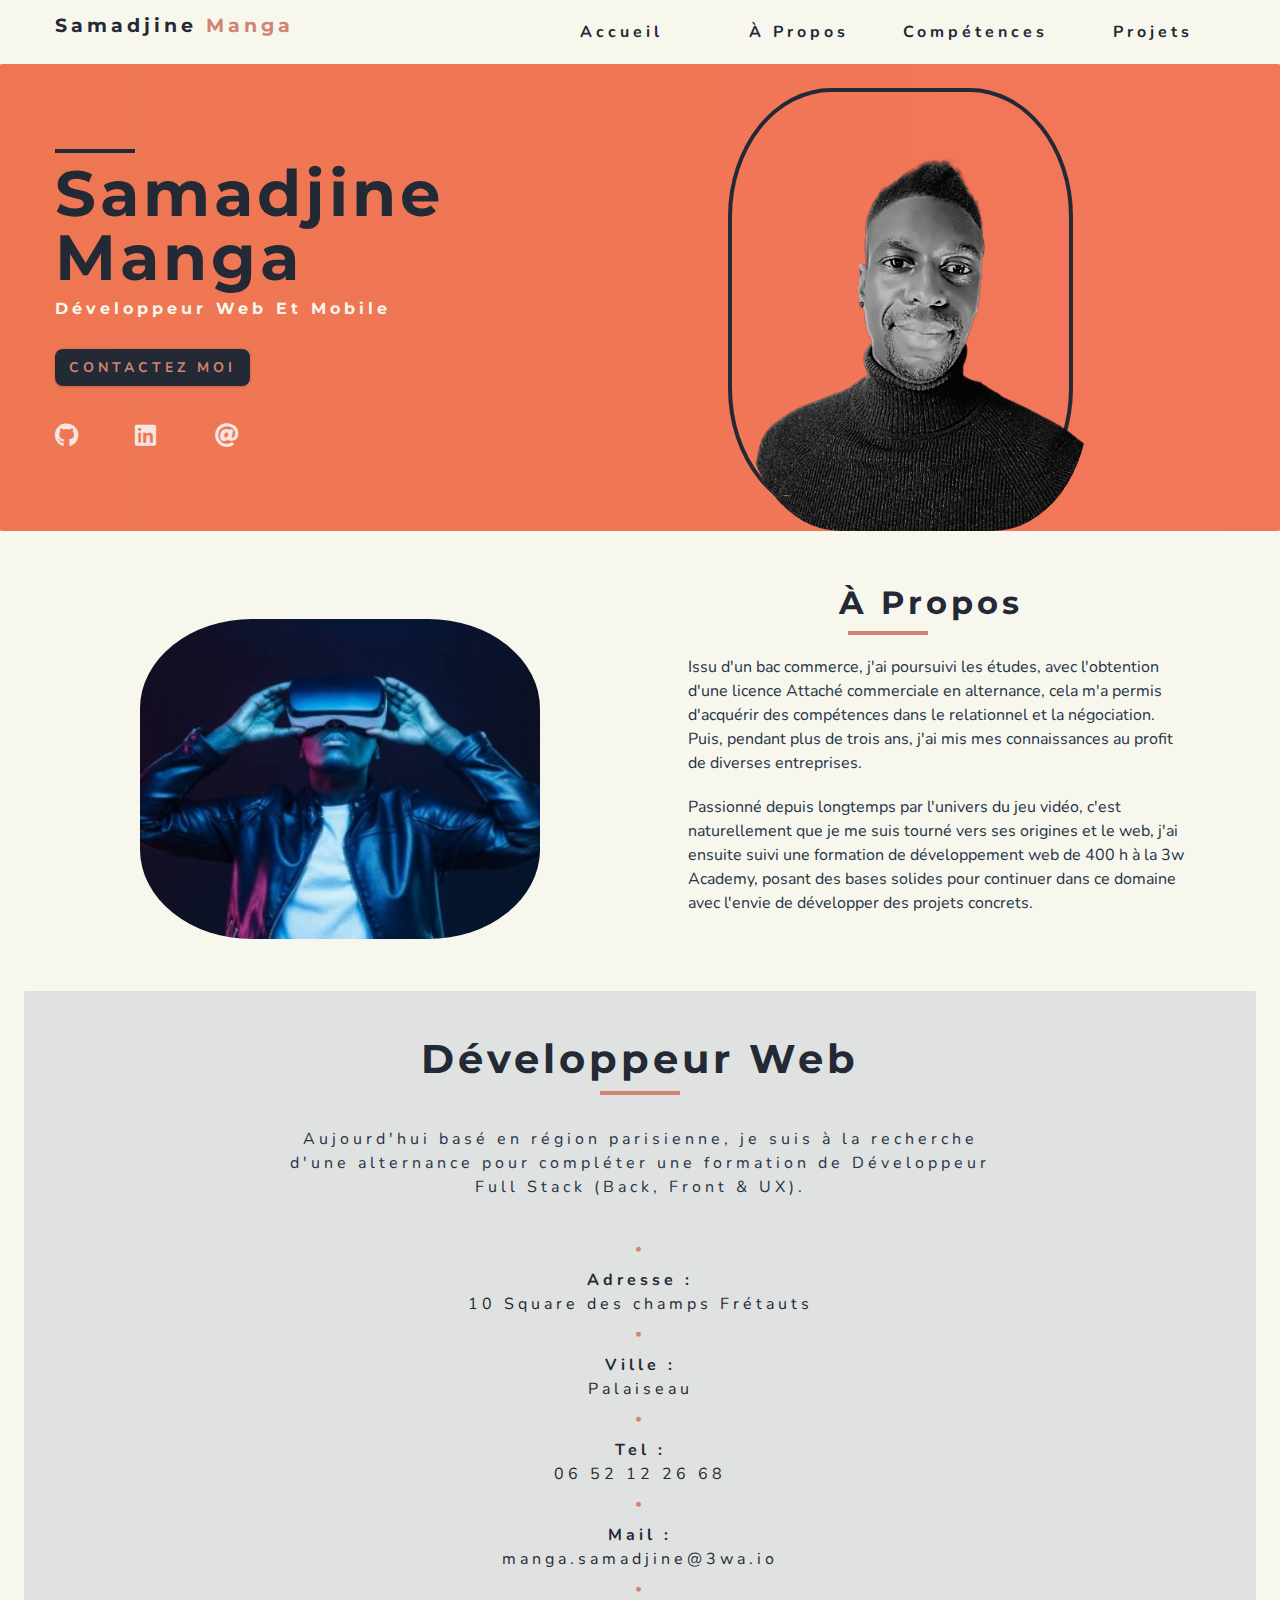
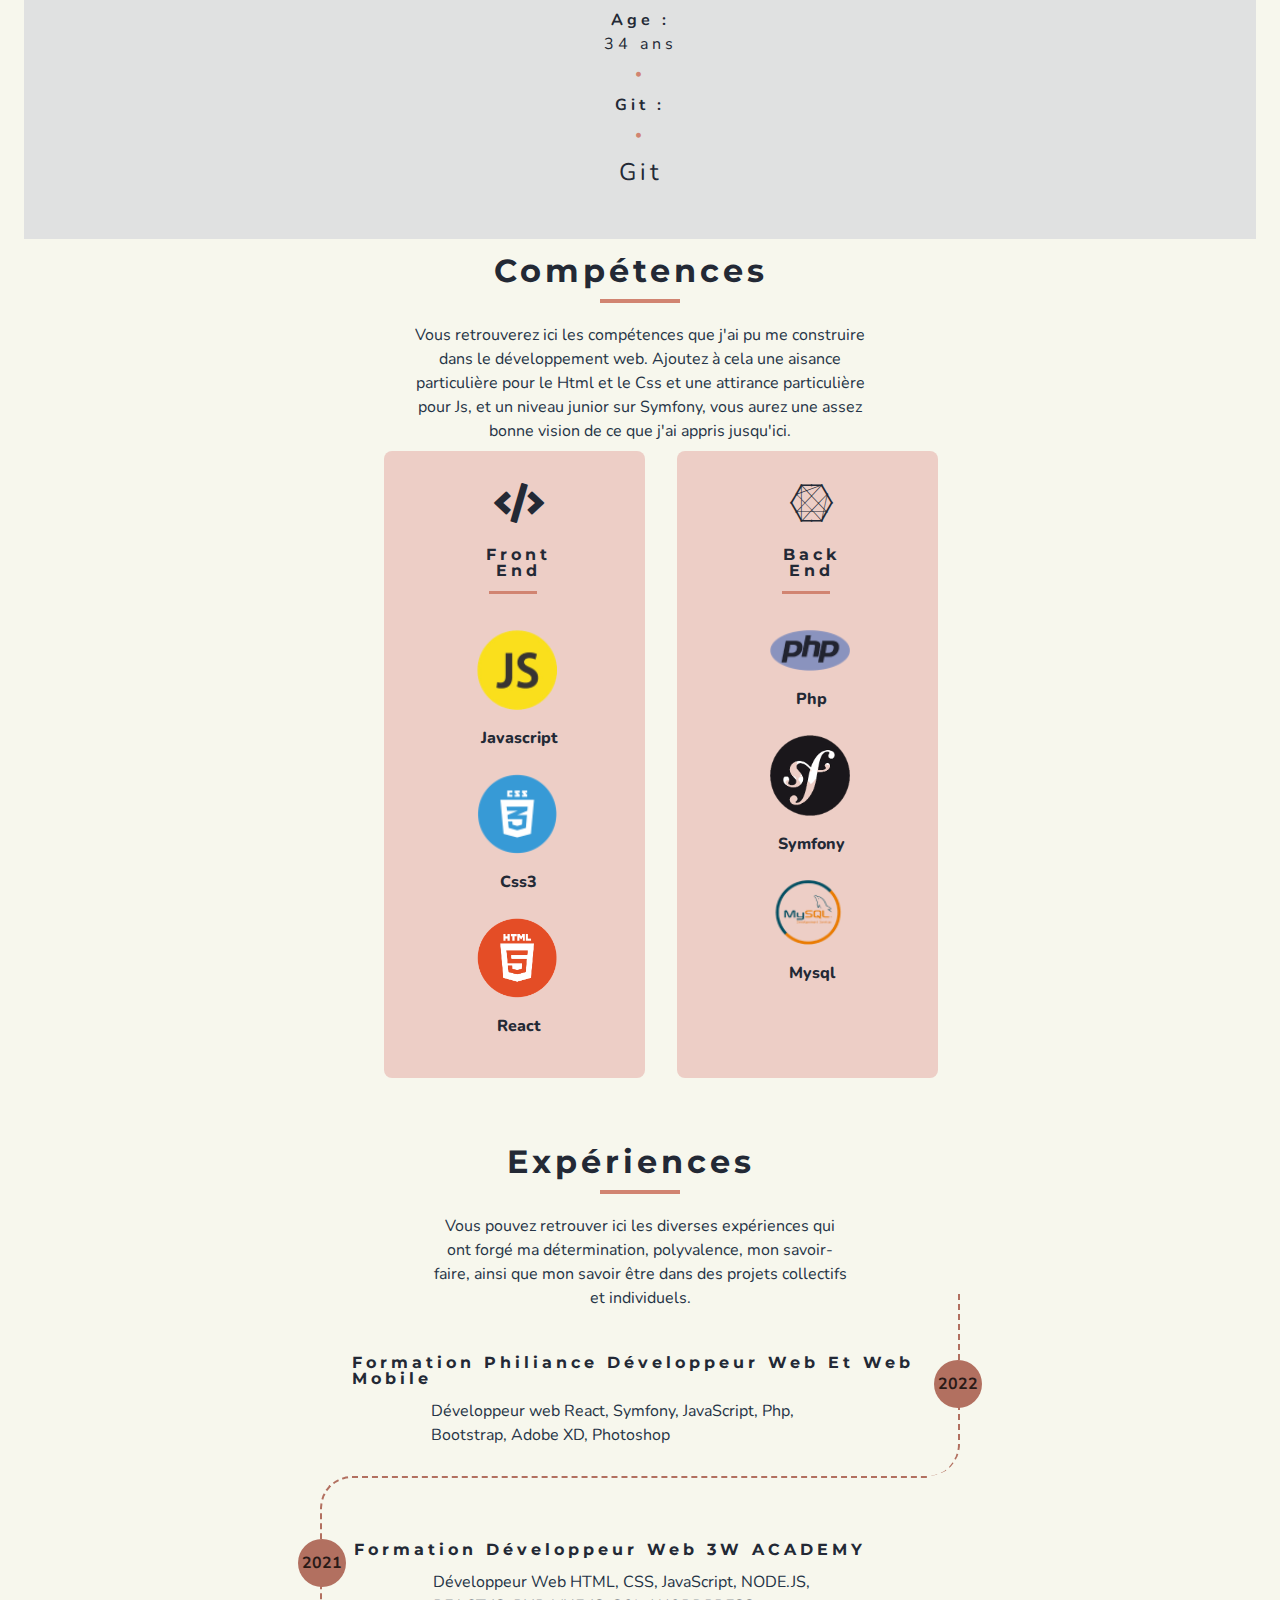
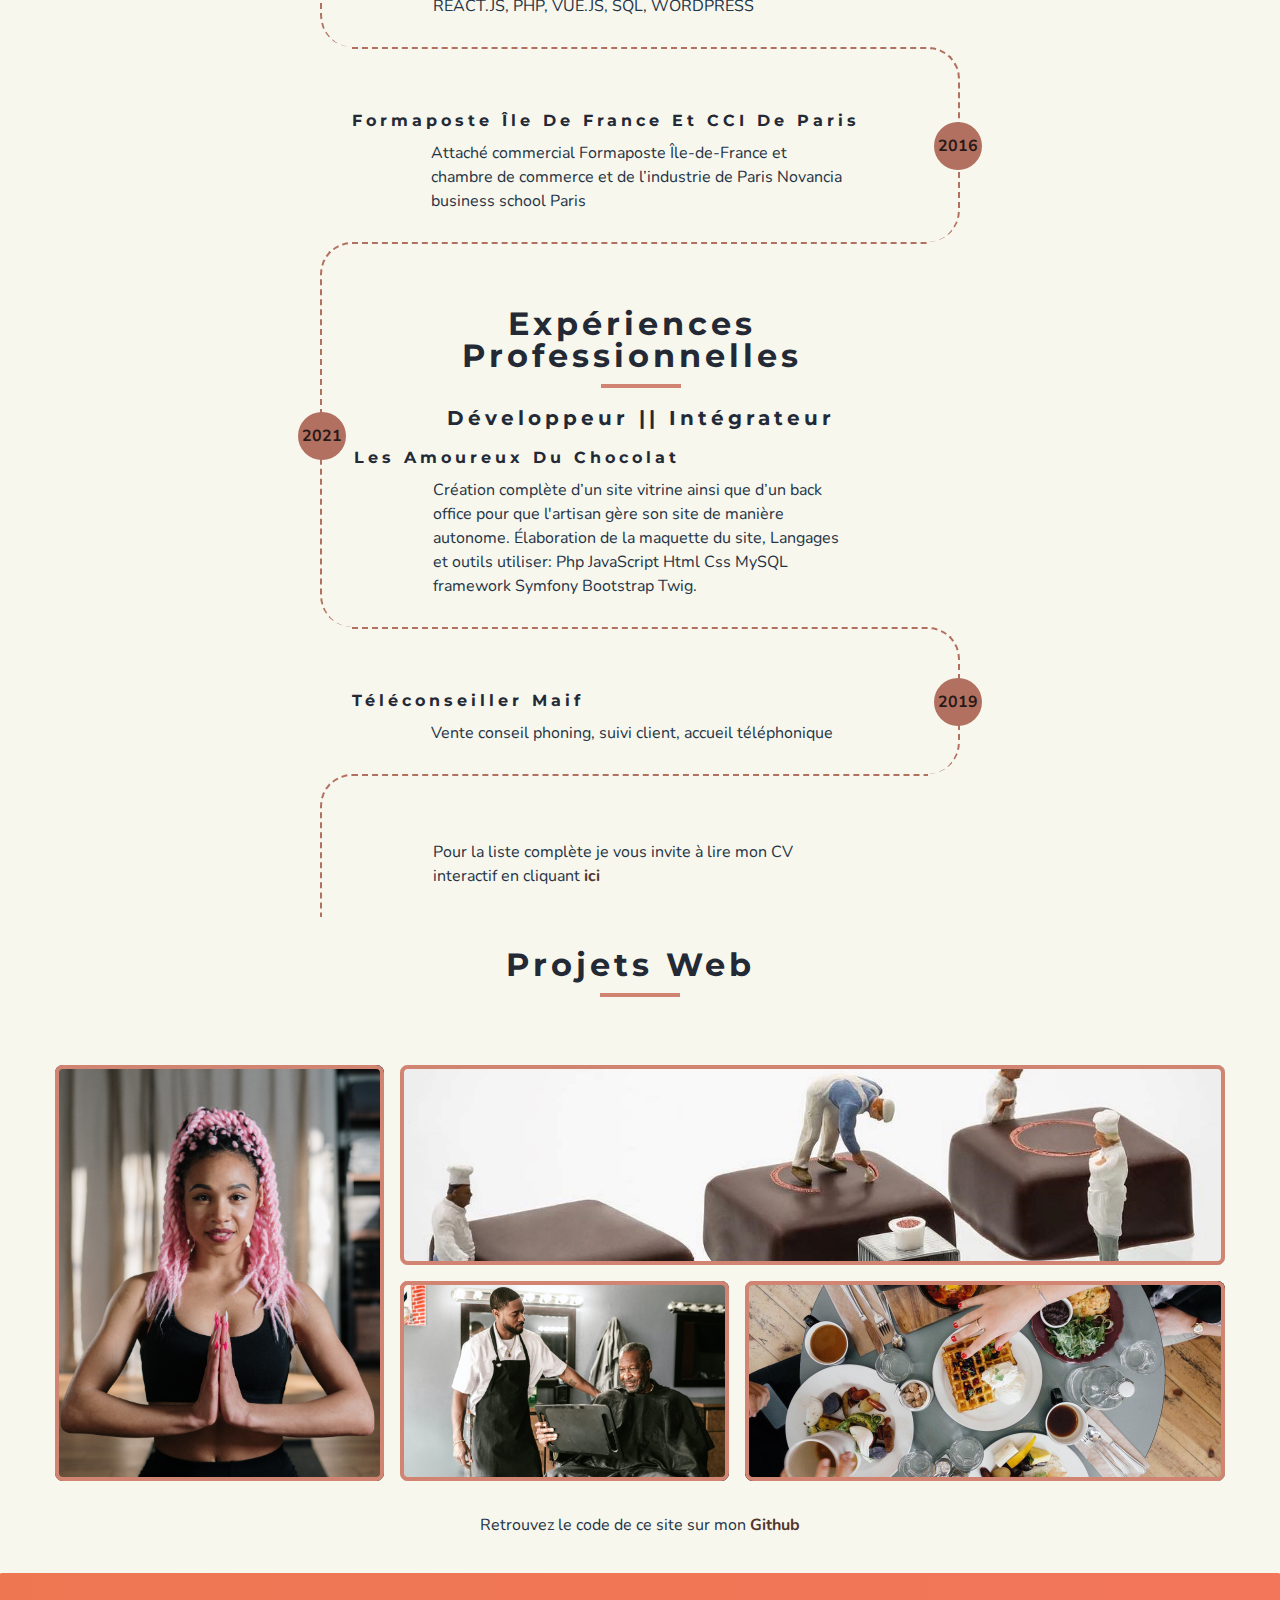
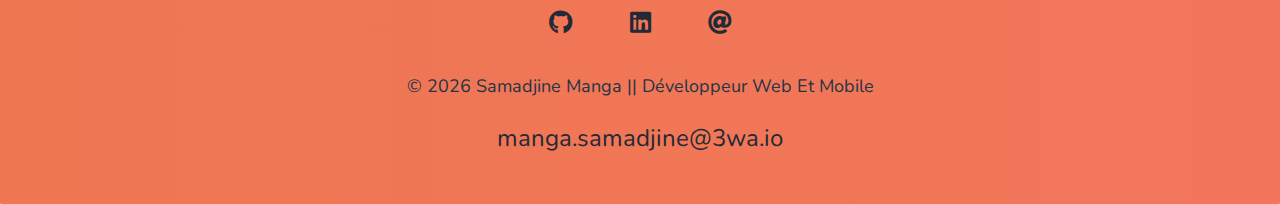
==== commit 689ecdef: "modification portfolio barber" ====
--- a/index.html
+++ b/index.html
@@ -1,578 +1,428 @@
 <!DOCTYPE html>
 <html lang="fr">
-  <head>
-    <meta charset="UTF-8" />
-    <meta name="viewport" content="width=device-width, initial-scale=1.0" />
-    <meta
-      content="Site de présentation. CV de Samadjine Manga, développeur Web en Ile de France / Paris"
-      name="description"
-    />
-    <meta
-      content="Samadjine Manga, développeur full stack Paris"
-      name="keywords"
-    />
-    <link rel="shortcut icon" href="./images/logo.jpg" type="image/x-icon" />
-    <link
-      href="https://fonts.googleapis.com/css2?family=Montserrat:wght@700&family=Nunito:wght@300&display=swap"
-      rel="stylesheet"
-    />
-    <title>Portfolio || Samadjine Manga</title>
-    <!-- font-awesome -->
-    <link rel="stylesheet" href="./fontawesome-free/css/all.min.css" />
-    <!-- css -->
-    <link rel="stylesheet" href="./css/styles.css" />
-  </head>
-  <body>
-    <!-- navbar -->
-    <nav class="nav" id="nav">
-      <div class="nav-center">
-        <!-- nav header -->
-        <div class="nav-header">
-          <h4 class="logo">Samadjine <span>Manga</span></h4>
-          <button class="nav-btn" id="nav-btn">
-            <i class="fas fa-bars"></i>
-          </button>
+
+<head>
+  <meta charset="UTF-8" />
+  <meta name="viewport" content="width=device-width, initial-scale=1.0" />
+  <meta content="Site de présentation. CV de Samadjine Manga, développeur Web en Ile de France / Paris"
+    name="description" />
+  <meta content="Samadjine Manga, développeur full stack Paris" name="keywords" />
+  <link rel="shortcut icon" href="./images/logo.jpg" type="image/x-icon" />
+  <link href="https://fonts.googleapis.com/css2?family=Montserrat:wght@700&family=Nunito:wght@300&display=swap"
+    rel="stylesheet" />
+  <title>Portfolio || Samadjine Manga</title>
+  <!-- font-awesome -->
+  <link rel="stylesheet" href="./fontawesome-free/css/all.min.css" />
+  <!-- css -->
+  <link rel="stylesheet" href="./css/styles.css" />
+</head>
+
+<body>
+  <!-- navbar -->
+  <nav class="nav" id="nav">
+    <div class="nav-center">
+      <!-- nav header -->
+      <div class="nav-header">
+        <h4 class="logo">Samadjine <span>Manga</span></h4>
+        <button class="nav-btn" id="nav-btn">
+          <i class="fas fa-bars"></i>
+        </button>
+      </div>
+      <!-- nav-links -->
+      <ul class="nav-links show-links" id="nav-links">
+        <li>
+          <a href="#home" class="nav-link scroll-link" title="Revenir à l'accueil">Accueil</a>
+        </li>
+        <li>
+          <a href="#about" class="nav-link scroll-link" title="Aller à la section à propos">À propos</a>
+        </li>
+        <li>
+          <a href="#skills" class="nav-link scroll-link" title="Aller à la section compétences">Compétences</a>
+        </li>
+        <li>
+          <a href="#projects" class="nav-link scroll-link" title="Aller à la section projets">Projets</a>
+        </li>
+      </ul>
+    </div>
+  </nav>
+  <!-- end of navbar -->
+  <!-- sidebar -->
+  <aside class="sidebar" id="sidebar">
+    <div>
+      <button class="close-btn" id="close-btn">
+        <i class="fas fa-times"></i>
+      </button>
+      <!-- nav-links -->
+      <ul class="sidebar-links">
+        <li>
+          <a href="#home" class="nav-link scroll-link" title="Revenir à l'accueil">Accueil</a>
+        </li>
+        <li>
+          <a href="#about" class="nav-link scroll-link" title="Aller à la section à propos">À propos</a>
+        </li>
+        <li>
+          <a href="#skills" class="nav-link scroll-link" title="Aller à la section compétences">Compétences</a>
+        </li>
+        <li>
+          <a href="#projects" class="nav-link scroll-link" title="Aller à la section projets">Projets</a>
+        </li>
+      </ul>
+      <!-- social icons -->
+      <ul class="social-icons">
+        <li>
+          <a target="_blank" href="https://github.com/ikki-sasa" class="social-icon" title="Lien vers le git"><i
+              class="fab fa-github"></i></a>
+        </li>
+        <li>
+          <a href="https://linkedin.com/in/samadjine-manga-809230ba" target="_blank" class="social-icon"
+            title="Lien vers LinkedIn de Samadjine Manga"><i class="fab fa-linkedin"></i></a>
+        </li>
+        <li>
+          <a href="mailto:manga.samadjine@3wa.io" target="_blank" class="social-icon"
+            title="Envoyez un mail à Samadjine Manga"><i class="fas fa-at"></i></a>
+        </li>
+      </ul>
+    </div>
+  </aside>
+  <!-- end of sidebar -->
+  <!-- header -->
+  <header class="hero" id="home">
+    <div class="section-center hero-center">
+      <article class="hero-info">
+        <div class="underline"></div>
+        <h1>Samadjine Manga</h1>
+        <h4>Développeur web et mobile</h4>
+        <a href="#about-contact" class="btn hero-btn scroll-link" title="Aller à la section Développeur Web">contactez
+          moi</a>
+        <!-- social icons -->
+        <ul class="social-icons hero-icons">
+          <li>
+            <a target="_blank" href="https://github.com/ikki-sasa" class="social-icon" title="Lien vers le git"><i
+                class="fab fa-github"></i></a>
+          </li>
+          <li>
+            <a href="https://linkedin.com/in/samadjine-manga-809230ba" target="_blank" class="social-icon"
+              title="Lien vers LinkedIn de Samadjine Manga"><i class="fab fa-linkedin"></i></a>
+          </li>
+          <li>
+            <a href="mailto:manga.samadjine@3wa.io" target="_blank" class="social-icon"
+              title="Envoyez un mail à Samadjine Manga"><i class="fas fa-at"></i></a>
+          </li>
+        </ul>
+      </article>
+      <article class="hero-img">
+        <img src="./images/moi-vanilla.png" class="hero-photo" alt="me" />
+      </article>
+    </div>
+  </header>
+  <!-- end of header -->
+  <!-- about -->
+  <section class="section about" id="about">
+    <div class="section-center about-center">
+      <!-- about img -->
+      <article class="about-img">
+        <img src="./images/vr-me.jpg" class="hero-photo-vr" alt="vr-img" />
+      </article>
+      <!-- about info -->
+      <article class="about-info">
+        <!-- section title -->
+        <div class="section-title about-title">
+          <h2>À propos</h2>
+          <div class="underline"></div>
         </div>
-        <!-- nav-links -->
-        <ul class="nav-links show-links" id="nav-links">
-          <li>
-            <a
-              href="#home"
-              class="nav-link scroll-link"
-              title="Revenir à l'accueil"
-              >Accueil</a
-            >
-          </li>
-          <li>
-            <a
-              href="#about"
-              class="nav-link scroll-link"
-              title="Aller à la section à propos"
-              >À propos</a
-            >
-          </li>
-          <li>
-            <a
-              href="#skills"
-              class="nav-link scroll-link"
-              title="Aller à la section compétences"
-              >Compétences</a
-            >
-          </li>
-          <li>
-            <a
-              href="#projects"
-              class="nav-link scroll-link"
-              title="Aller à la section projets"
-              >Projets</a
-            >
+        <!--end of section title -->
+        <p>
+          Issu d'un bac commerce, j'ai poursuivi les études, avec l'obtention
+          d'une licence Attaché commerciale en alternance, cela m'a permis
+          d'acquérir des compétences dans le relationnel et la négociation.
+          Puis, pendant plus de trois ans, j'ai mis mes connaissances au
+          profit de diverses entreprises.
+        </p>
+        <p>
+          Passionné depuis longtemps par l'univers du jeu vidéo, c'est
+          naturellement que je me suis tourné vers ses origines et le web,
+          j'ai ensuite suivi une formation de développement web de 400 h à la
+          3w Academy, posant des bases solides pour continuer dans ce domaine
+          avec l'envie de développer des projets concrets.
+        </p>
+      </article>
+    </div>
+    <section class="section bg-grey">
+      <div class="section-contact about-contact" id="about-contact">
+        <h2>Développeur Web</h2>
+        <div class="underline"></div>
+        <p>
+          Aujourd'hui basé en région parisienne, je suis à la recherche d'une
+          alternance pour compléter une formation de Développeur Full Stack
+          (Back, Front & UX).
+        </p>
+        <ul class="infos-contacts">
+          <li>
+            <i class="fas fa-circle"></i> <strong>Adresse :</strong> 10 Square
+            des champs Frétauts
+          </li>
+          <li>
+            <i class="fas fa-circle"></i>
+            <strong>Ville :</strong> Palaiseau
+          </li>
+
+          <li>
+            <i class="fas fa-circle"></i> <strong>Tel :</strong> 06 52 12 26
+            68
+          </li>
+          <li>
+            <i class="fas fa-circle"></i>
+            <strong>Mail :</strong> manga.samadjine@3wa.io
+          </li>
+
+          <li><i class="fas fa-circle"></i> <strong>Age :</strong> 34 ans</li>
+          <li>
+            <i class="fas fa-circle"></i> <strong>Git :</strong>
+            <i class="fas fa-circle"></i>
+            <a target="_blank" href="https://github.com/ikki-sasa" class="social-icon" title="Lien vers le git">Git</a>
           </li>
         </ul>
       </div>
-    </nav>
-    <!-- end of navbar -->
-    <!-- sidebar -->
-    <aside class="sidebar" id="sidebar">
-      <div>
-        <button class="close-btn" id="close-btn">
-          <i class="fas fa-times"></i>
-        </button>
-        <!-- nav-links -->
-        <ul class="sidebar-links">
-          <li>
-            <a
-              href="#home"
-              class="nav-link scroll-link"
-              title="Revenir à l'accueil"
-              >Accueil</a
-            >
-          </li>
-          <li>
-            <a
-              href="#about"
-              class="nav-link scroll-link"
-              title="Aller à la section à propos"
-              >À propos</a
-            >
-          </li>
-          <li>
-            <a
-              href="#skills"
-              class="nav-link scroll-link"
-              title="Aller à la section compétences"
-              >Compétences</a
-            >
-          </li>
-          <li>
-            <a
-              href="#projects"
-              class="nav-link scroll-link"
-              title="Aller à la section projets"
-              >Projets</a
-            >
-          </li>
-        </ul>
-        <!-- social icons -->
-        <ul class="social-icons">
-          <li>
-            <a
-              target="_blank"
-              href="https://github.com/ikki-sasa"
-              class="social-icon"
-              title="Lien vers le git"
-              ><i class="fab fa-github"></i
-            ></a>
-          </li>
-          <li>
-            <a
-              href="https://linkedin.com/in/samadjine-manga-809230ba"
-              target="_blank"
-              class="social-icon"
-              title="Lien vers LinkedIn de Samadjine Manga"
-              ><i class="fab fa-linkedin"></i
-            ></a>
-          </li>
-          <li>
-            <a
-              href="mailto:manga.samadjine@3wa.io"
-              target="_blank"
-              class="social-icon"
-              title="Envoyez un mail à Samadjine Manga"
-              ><i class="fas fa-at"></i
-            ></a>
-          </li>
-        </ul>
-      </div>
-    </aside>
-    <!-- end of sidebar -->
-    <!-- header -->
-    <header class="hero" id="home">
-      <div class="section-center hero-center">
-        <article class="hero-info">
+    </section>
+  </section>
+  <!-- end of about -->
+
+  <!-- skills -->
+  <section class="section skills" id="skills">
+    <!-- section title -->
+    <div class="section-title">
+      <h2>Compétences</h2>
+      <div class="underline"></div>
+      <p class="skills-text">
+        Vous retrouverez ici les compétences que j'ai pu me construire dans le
+        développement web. Ajoutez à cela une aisance particulière pour le
+        Html et le Css et une attirance particulière pour Js, et un niveau
+        junior sur Symfony, vous aurez une assez bonne vision de ce que j'ai
+        appris jusqu'ici.
+      </p>
+    </div>
+    <!--end of section title -->
+
+    <div class="skills-center section-center">
+      <!-- single skill -->
+      <article class="skill">
+        <i class="fas fa-code skill-icon"></i>
+        <h4>Front end</h4>
+        <div class="underline"></div>
+        <img src="./logo/javascript-circle-removebg-preview.png" alt="logo-javascript" class="logo-img" />
+        <p>Javascript</p>
+        <img src="./logo/css-logo.png" alt="logo-css" class="logo-img" />
+        <p>Css3</p>
+        <img src="./logo/html5-logo.png" alt="logo-html5" class="logo-img" />
+        <p>React</p>
+      </article>
+      <!-- end of single skill -->
+      <!-- single skill -->
+      <article class="skill">
+        <i class="fab fa-connectdevelop skill-icon"></i>
+        <h4>Back end</h4>
+        <div class="underline"></div>
+        <img src="./logo/php.png" alt="logo-php" class="logo-img" />
+        <p>Php</p>
+        <img src="./logo/symfony.png" alt="logo-symfony" class="logo-img" />
+        <p>Symfony</p>
+        <img src="./logo/mysql.png" alt="logo-mysql" class="logo-img" />
+        <p>Mysql</p>
+      </article>
+      <!-- end of single skill -->
+    </div>
+  </section>
+  <!-- end of skills -->
+
+  <!-- timeline -->
+  <section class="section timeline">
+    <!-- section title -->
+    <div class="section-title">
+      <h2>Expériences</h2>
+      <div class="underline"></div>
+      <p>
+        Vous pouvez retrouver ici les diverses expériences qui ont forgé ma
+        détermination, polyvalence, mon savoir-faire, ainsi que mon savoir
+        être dans des projets collectifs et individuels.
+      </p>
+    </div>
+    <!--end of section title -->
+    <div class="section-center timeline-center">
+      <!-- single timeline item -->
+      <article class="timeline-item">
+        <h4>Formation Philiance Développeur web et web mobile</h4>
+        <p>Développeur web React, Symfony, JavaScript, Php, Bootstrap, Adobe XD, Photoshop</p>
+        <span class="number"> 2022 </span>
+      </article>
+      <!-- end of  single timeline item -->
+      <!-- single timeline item -->
+      <article class="timeline-item">
+        <h4>Formation Développeur Web 3W ACADEMY</h4>
+        <p>
+          Développeur Web HTML, CSS, JavaScript, NODE.JS, REACT.JS, PHP,
+          VUE.JS, SQL, WORDPRESS
+        </p>
+        <span class="number"> 2021 </span>
+      </article>
+      <!-- end of  single timeline item -->
+
+      <!-- single timeline item -->
+      <article class="timeline-item">
+        <h4>Formaposte île de France et CCI de Paris</h4>
+        <p>
+          Attaché commercial Formaposte Île-de-France et chambre de commerce
+          et de l’industrie de Paris Novancia business school Paris
+        </p>
+        <span class="number"> 2016 </span>
+      </article>
+      <!-- end of  single timeline item -->
+
+      <!-- single timeline item -->
+      <article class="timeline-item">
+        <!-- section title -->
+        <div class="section-title">
+          <h2>Expériences professionnelles</h2>
           <div class="underline"></div>
-          <h1>Samadjine Manga</h1>
-          <h4>Développeur web et mobile</h4>
-          <a
-            href="#about-contact"
-            class="btn hero-btn scroll-link"
-            title="Aller à la section Développeur Web"
-            >contactez moi</a
-          >
-          <!-- social icons -->
-          <ul class="social-icons hero-icons">
-            <li>
-              <a
-                target="_blank"
-                href="https://github.com/ikki-sasa"
-                class="social-icon"
-                title="Lien vers le git"
-                ><i class="fab fa-github"></i
-              ></a>
-            </li>
-            <li>
-              <a
-                href="https://linkedin.com/in/samadjine-manga-809230ba"
-                target="_blank"
-                class="social-icon"
-                title="Lien vers LinkedIn de Samadjine Manga"
-                ><i class="fab fa-linkedin"></i
-              ></a>
-            </li>
-            <li>
-              <a
-                href="mailto:manga.samadjine@3wa.io"
-                target="_blank"
-                class="social-icon"
-                title="Envoyez un mail à Samadjine Manga"
-                ><i class="fas fa-at"></i
-              ></a>
-            </li>
-          </ul>
+        </div>
+        <!--end of section title -->
+        <h3>Développeur || Intégrateur</h3>
+        <h4>Les amoureux du chocolat</h4>
+        <p>
+          Création complète d’un site vitrine ainsi
+          que d’un back office pour que l'artisan gère son site de manière
+          autonome. Élaboration de la maquette du site, Langages et outils utiliser: Php
+          JavaScript Html Css MySQL framework Symfony Bootstrap Twig.
+          <span class="number"> 2021 </span>
+      </article>
+      <!-- end of  single timeline item -->
+      <!-- single timeline item -->
+      <article class="timeline-item">
+        <h4>Téléconseiller Maif</h4>
+        <p>Vente conseil phoning, suivi client, accueil téléphonique</p>
+        <span class="number"> 2019 </span>
+      </article>
+      <!-- end of  single timeline item -->
+      <!-- single timeline item -->
+      <article class="timeline-item">
+        <p>
+          Pour la liste complète je vous invite à lire mon CV interactif en
+          cliquant
+
+          <a target="_blank" href="images/Samadjine Manga_Curriculum_vitæ.pdf" download="Resume.pdf">
+            <strong>ici</strong>
+          </a>
+        </p>
+      </article>
+      <!-- end of  single timeline item -->
+    </div>
+  </section>
+  <!--end of  timeline -->
+
+  <!-- projects -->
+  <section class="section projects" id="projects">
+    <!-- section title -->
+    <div class="section-title">
+      <h2>projets Web</h2>
+      <div class="underline"></div>
+      <p class="projects-text"></p>
+    </div>
+    <!--end of section title -->
+    <div class="section-center projects-center">
+      <!-- single project -->
+      <a target="_blank" href="https://yoga-yoga-616a18.netlify.app" class="project-1" title="Aller à la page Yoga">
+        <article class="project">
+          <img src="./images/yooga.jpg" alt="yoga project" class="project-img" />
+          <div class="project-info">
+            <h4>Yoga project</h4>
+            <p>Site vitrine</p>
+          </div>
         </article>
-        <article class="hero-img">
-          <img src="./images/moi-vanilla.png" class="hero-photo" alt="me" />
+      </a>
+      <!-- end of single project -->
+      <!-- single project -->
+      <a target="_blank" href="https://les-amoureux-du-chocolat.fr/" class="project-2"
+        title="Aller à la page Les amoureux du chocolat">
+        <article class="project">
+          <img src="./images/chocolat.jpg" alt="Les amoureux du chocolat" class="project-img" />
+          <div class="project-info">
+            <h4>Les amoureux du chocolat</h4>
+            <p>
+              Projet de site vitrine avec un back-office pour une gestion
+              contenu du site pour l'artisan, site réalisé avec le framework Symfony, Bootstrap, Javascript
+            </p>
+          </div>
         </article>
-      </div>
-    </header>
-    <!-- end of header -->
-    <!-- about -->
-    <section class="section about" id="about">
-      <div class="section-center about-center">
-        <!-- about img -->
-        <article class="about-img">
-          <img src="./images/vr-me.jpg" class="hero-photo-vr" alt="vr-img" />
+      </a>
+      <!-- end of single project -->
+      <!-- single project -->
+      <a target="_blank" href="https://afro-barber-shop.netlify.app/" class="project-3"
+        title="Aller à la page Afro barber shop">
+        <article class="project">
+          <img src="./images/barber-intro.jpg" alt="Afro barber shop" class="project-img" />
+          <div class="project-info">
+            <h4>Afro barber shop</h4>
+            <p>
+              Projet d'initiation Html 5 Css dans le cadre de ma formation
+              "développeur web & application mobile" chez Philiance
+            </p>
+          </div>
         </article>
-        <!-- about info -->
-        <article class="about-info">
-          <!-- section title -->
-          <div class="section-title about-title">
-            <h2>À propos</h2>
-            <div class="underline"></div>
+      </a>
+      <!-- end of single project -->
+      <!-- single project -->
+      <a target="_blank" href="https://freshly-restaurant-bs.netlify.app" class="project-4"
+        title="Aller à la page Freshly-Restaurant">
+        <article class="project">
+          <img src="./images/freshly.jpg" alt="single project" class="project-img" />
+          <div class="project-info">
+            <h4>Freshly Restaurant</h4>
+            <p>
+              Projet d'intégration au sein de ma formation "développeur web" à
+              la 3w Acdemy
+            </p>
           </div>
-          <!--end of section title -->
-          <p>
-            Issu d'un bac commerce j'ai poursuivi les études, avec l'obtention
-            d'une licence Attaché commercial en alternance, cela m'a permis
-            d'acquérir des compétences dans le relationnel et la négociation.
-            Puis, pendant plus de trois ans, j'ai mis mes connaissances au
-            profit de diverses entreprises.
-          </p>
-          <p>
-            Passionné depuis longtemps par l'univers du jeux vidéo, c'est
-            naturellement que je me suis tourné vers ses origines et le web,
-            j'ai ensuite suivi une formation de développement web de 400h à la
-            3w Academy, posant des bases solides pour continuer dans ce domaine
-            avec l'envie de développer des projets concrets.
-          </p>
         </article>
-      </div>
-      <section class="section bg-grey">
-        <div class="section-contact about-contact" id="about-contact">
-          <h2>Développeur Web</h2>
-          <div class="underline"></div>
-          <p>
-            Aujourd'hui basé en région parisienne, je suis à la recherche d'une
-            alternance pour compléter une formation de Développeur Full Stack
-            (Back, Front & UX).
-          </p>
-          <ul class="infos-contacts">
-            <li>
-              <i class="fas fa-circle"></i> <strong>Adresse:</strong> 10 Square
-              des champs Frétauts
-            </li>
-            <li>
-              <i class="fas fa-circle"></i>
-              <strong>Ville:</strong> Palaiseau
-            </li>
-
-            <li>
-              <i class="fas fa-circle"></i> <strong>Tel:</strong> 06 52 12 26 68
-            </li>
-            <li>
-              <i class="fas fa-circle"></i>
-              <strong>Mail:</strong> manga.samadjine@3wa.io
-            </li>
-
-            <li><i class="fas fa-circle"></i> <strong>Age:</strong> 34 ans</li>
-            <li>
-              <i class="fas fa-circle"></i> <strong>Git:</strong>
-              <i class="fas fa-circle"></i>
-              <a
-                target="_blank"
-                href="https://github.com/ikki-sasa"
-                class="social-icon"
-                title="Lien vers le git"
-                >Git</a
-              >
-            </li>
-          </ul>
-        </div>
-      </section>
-    </section>
-    <!-- end of about -->
-
-    <!-- skills -->
-    <section class="section skills" id="skills">
-      <!-- section title -->
-      <div class="section-title">
-        <h2>Compétences</h2>
-        <div class="underline"></div>
-        <p class="skills-text">
-          Vous retrouverez ici les compétences que j'ai pu me construire dans le
-          développement web. Ajoutez à cela une aisance particulière pour le
-          Html et le Css et une attirance particulière pour Js, et un niveau
-          débutant sur React, vous aurez une assez bonne vision de ce que j'ai
-          appris jusqu'ici.
-        </p>
-      </div>
-      <!--end of section title -->
-
-      <div class="skills-center section-center">
-        <!-- single skill -->
-        <article class="skill">
-          <i class="fas fa-code skill-icon"></i>
-          <h4>Front end</h4>
-          <div class="underline"></div>
-          <img
-            src="./logo/javascript-circle-removebg-preview.png"
-            alt="logo-javascript"
-            class="logo-img"
-          />
-          <p>Javascript</p>
-          <img src="./logo/css-logo.png" alt="logo-css" class="logo-img" />
-          <p>Css3</p>
-          <img src="./logo/react.png" alt="logo-react" class="logo-img" />
-          <p>React</p>
-        </article>
-        <!-- end of single skill -->
-        <!-- single skill -->
-        <article class="skill">
-          <i class="fab fa-connectdevelop skill-icon"></i>
-          <h4>Back end</h4>
-          <div class="underline"></div>
-          <img src="./logo/php.png" alt="logo-php" class="logo-img" />
-          <p>Php</p>
-          <img src="./logo/node-js.png" alt="logo-node" class="logo-img" />
-          <p>Node Js</p>
-          <img src="./logo/mysql.png" alt="logo-mysql" class="logo-img" />
-          <p>Mysql</p>
-        </article>
-        <!-- end of single skill -->
-      </div>
-    </section>
-    <!-- end of skills -->
-
-    <!-- timeline -->
-    <section class="section timeline">
-      <!-- section title -->
-      <div class="section-title">
-        <h2>Expériences</h2>
-        <div class="underline"></div>
-        <p>
-          Vous pouvez retrouver ici les diverses expériences qui ont forgé ma
-          détermination, polyvalence, mon savoir-faire, ainsi que mon savoir
-          être dans des projets collectifs et individuels.
-        </p>
-      </div>
-      <!--end of section title -->
-      <div class="section-center timeline-center">
-        <!-- single timeline item -->
-        <article class="timeline-item">
-          <h4>Formation Alternance Développeur Full Stack</h4>
-          <p>Développeur full stack React.Js, Node.Js, JAVASCRIPT</p>
-          <span class="number"> 2021 </span>
-        </article>
-        <!-- end of  single timeline item -->
-        <!-- single timeline item -->
-        <article class="timeline-item">
-          <h4>Formation Développeur Web 3W ACADEMY</h4>
-          <p>
-            Développeur Web HTML, CSS, JAVASCRIPT, NODE.JS, REACT.JS, PHP,
-            VUE.JS, SQL, WORDPRESS
-          </p>
-          <span class="number"> 2021 </span>
-        </article>
-        <!-- end of  single timeline item -->
-
-        <!-- single timeline item -->
-        <article class="timeline-item">
-          <h4>Formaposte île de France et CCI de Paris</h4>
-          <p>
-            Attaché commercial Formaposte ile de France et chambre de commerce
-            et de l’industrie de Paris Novancia business school Paris
-          </p>
-          <span class="number"> 2016 </span>
-        </article>
-        <!-- end of  single timeline item -->
-
-        <!-- single timeline item -->
-        <article class="timeline-item">
-          <!-- section title -->
-          <div class="section-title">
-            <h2>Expériences professionnelles</h2>
-            <div class="underline"></div>
-          </div>
-          <!--end of section title -->
-          <h3>Développeur || Intégrateur</h3>
-          <h4>Les amoureux du chocolat</h4>
-          <p>
-            En cours de réalisation Création complète d’un site vitrine ainsi
-            que d’un back office pour que l'artisan gère son site de manière
-            autonome. Élaboration de la maquette du site Langages: Php
-            Javascript Html Css MySql
-          </p>
-          <span class="number"> 2021 </span>
-        </article>
-        <!-- end of  single timeline item -->
-        <!-- single timeline item -->
-        <article class="timeline-item">
-          <h4>Téléconseiller Maif</h4>
-          <p>Vente conseil phoning, suivi client, accueil téléphonique</p>
-          <span class="number"> 2019 </span>
-        </article>
-        <!-- end of  single timeline item -->
-        <!-- single timeline item -->
-        <article class="timeline-item">
-          <p>
-            Pour la liste complète je vous invite à lire mon CV interactif en
-            cliquant
-
-            <a
-              target="_blank"
-              href="images/Samadjine Manga_Curriculum_vitæ.pdf"
-              download="Resume.pdf"
-            >
-              <strong>ici</strong>
-            </a>
-          </p>
-        </article>
-        <!-- end of  single timeline item -->
-      </div>
-    </section>
-    <!--end of  timeline -->
-
-    <!-- projects -->
-    <section class="section projects" id="projects">
-      <!-- section title -->
-      <div class="section-title">
-        <h2>projets Web</h2>
-        <div class="underline"></div>
-        <p class="projects-text"></p>
-      </div>
-      <!--end of section title -->
-      <div class="section-center projects-center">
-        <!-- single project -->
-        <a
-          target="_blank"
-          href="https://yoga-yoga-616a18.netlify.app"
-          class="project-1"
-          title="Aller à la page Yoga"
-        >
-          <article class="project">
-            <img
-              src="./images/yooga.jpg"
-              alt="yoga project"
-              class="project-img"
-            />
-            <div class="project-info">
-              <h4>Yoga project</h4>
-              <p>Site vitrine</p>
-            </div>
-          </article>
-        </a>
-        <!-- end of single project -->
-        <!-- single project -->
-        <a
-          target="_blank"
-          href="https://choco-under-construction.netlify.app"
-          class="project-2"
-          title="Aller à la page Les amoureux du chocolat"
-        >
-          <article class="project">
-            <img
-              src="./images/chocolat.jpg"
-              alt="Les amoureux du chocolat"
-              class="project-img"
-            />
-            <div class="project-info">
-              <h4>Les amoureux du chocolat</h4>
-              <p>
-                Projet de site vitrine avec un back-office pour une gestion
-                autonome du site pour l'artisan Site réalisé en langage js
-                vailla php vanilla
-              </p>
-            </div>
-          </article>
-        </a>
-        <!-- end of single project -->
-        <!-- single project -->
-        <a
-          target="_blank"
-          href="http://beer4you-project.atwebpages.com/index.php/"
-          class="project-3"
-          title="Aller à la page Beer for you"
-        >
-          <article class="project">
-            <img
-              src="./images/beers.jpg"
-              alt="Beer for you"
-              class="project-img"
-            />
-            <div class="project-info">
-              <h4>Beer for you</h4>
-              <p>
-                Projet d'initiation Php dans le cadre de ma formation
-                "développeur web" à la 3w Academy
-              </p>
-            </div>
-          </article>
-        </a>
-        <!-- end of single project --><!-- single project -->
-        <a
-          target="_blank"
-          href="https://freshly-restaurant-bs.netlify.app"
-          class="project-4"
-          title="Aller à la page Freshly-Restaurant"
-        >
-          <article class="project">
-            <img
-              src="./images/freshly.jpg"
-              alt="single project"
-              class="project-img"
-            />
-            <div class="project-info">
-              <h4>Freshly Restaurant</h4>
-              <p>
-                Projet d'intégration au sein de ma formation "développeur web" à
-                la 3w Acdemy
-              </p>
-            </div>
-          </article>
-        </a>
-        <!-- end of single project -->
-      </div>
-      <p>
-        Retrouvez le code de ce site sur mon
-        <a
-          target="_blank"
-          href="https://github.com/ikki-sasa"
-          title="Lien vers le git"
-        >
-          <strong>Github</strong></a
-        >
-      </p>
-    </section>
-    <!-- end of projects -->
-    <!-- footer -->
-    <footer class="footer">
-      <!-- social icons -->
-      <ul class="social-icons">
-        <li>
-          <a
-            target="_blank"
-            href="https://github.com/ikki-sasa"
-            class="social-icon"
-            title="Lien vers le git"
-            ><i class="fab fa-github"></i
-          ></a>
-        </li>
-        <li>
-          <a
-            href="https://linkedin.com/in/samadjine-manga-809230ba"
-            target="_blank"
-            class="social-icon"
-            title="Lien vers LinkedIn Samadjine Manga"
-            ><i class="fab fa-linkedin"></i
-          ></a>
-        </li>
-        <li>
-          <a
-            href="mailto:manga.samadjine@3wa.io"
-            target="_blank"
-            class="social-icon"
-            title="Envoyez un mail à Samadjine Manga"
-            ><i class="fas fa-at"></i
-          ></a>
-        </li>
-      </ul>
-
-      <p>
-        &copy; <span id="date"></span> Samadjine Manga || Développeur Web Et
-        Mobile
-      </p>
-      <a
-        href="mailto:manga.samadjine@3wa.io"
-        target="_blank"
-        class="social-icon"
-        title="Envoyez un mail à Samadjine Manga"
-        >manga.samadjine@3wa.io</a
-      >
-    </footer>
-    <!-- BUTTON TOP -->
-    <div class="top-btn">
-      <i class="fas fa-sort-up" title="Aller vers le haut de la page"></i>
-    </div>
-    <!-- END OF BUTTON TOP -->
-    <script src="./js/app.js"></script>
-  </body>
-</html>
+      </a>
+      <!-- end of single project -->
+    </div>
+    <p>
+      Retrouvez le code de ce site sur mon
+      <a target="_blank" href="https://github.com/ikki-sasa" title="Lien vers le git">
+        <strong>Github</strong></a>
+    </p>
+  </section>
+  <!-- end of projects -->
+  <!-- footer -->
+  <footer class="footer">
+    <!-- social icons -->
+    <ul class="social-icons">
+      <li>
+        <a target="_blank" href="https://github.com/ikki-sasa" class="social-icon" title="Lien vers le git"><i
+            class="fab fa-github"></i></a>
+      </li>
+      <li>
+        <a href="https://www.linkedin.com/in/samadjine-manga-dev-web-frontend/" target="_blank" class="social-icon"
+          title="Lien vers LinkedIn Samadjine Manga"><i class="fab fa-linkedin"></i></a>
+      </li>
+      <li>
+        <a href="mailto:manga.samadjine@3wa.io" target="_blank" class="social-icon"
+          title="Envoyez un mail à Samadjine Manga"><i class="fas fa-at"></i></a>
+      </li>
+    </ul>
+
+    <p>
+      &copy; <span id="date"></span> Samadjine Manga || Développeur Web Et
+      Mobile
+    </p>
+    <a href="mailto:manga.samadjine@3wa.io" target="_blank" class="social-icon"
+      title="Envoyez un mail à Samadjine Manga">manga.samadjine@3wa.io</a>
+  </footer>
+  <!-- BUTTON TOP -->
+  <div class="top-btn">
+    <i class="fas fa-sort-up" title="Aller vers le haut de la page"></i>
+  </div>
+  <!-- END OF BUTTON TOP -->
+  <script src="./js/app.js"></script>
+</body>
+
+</html>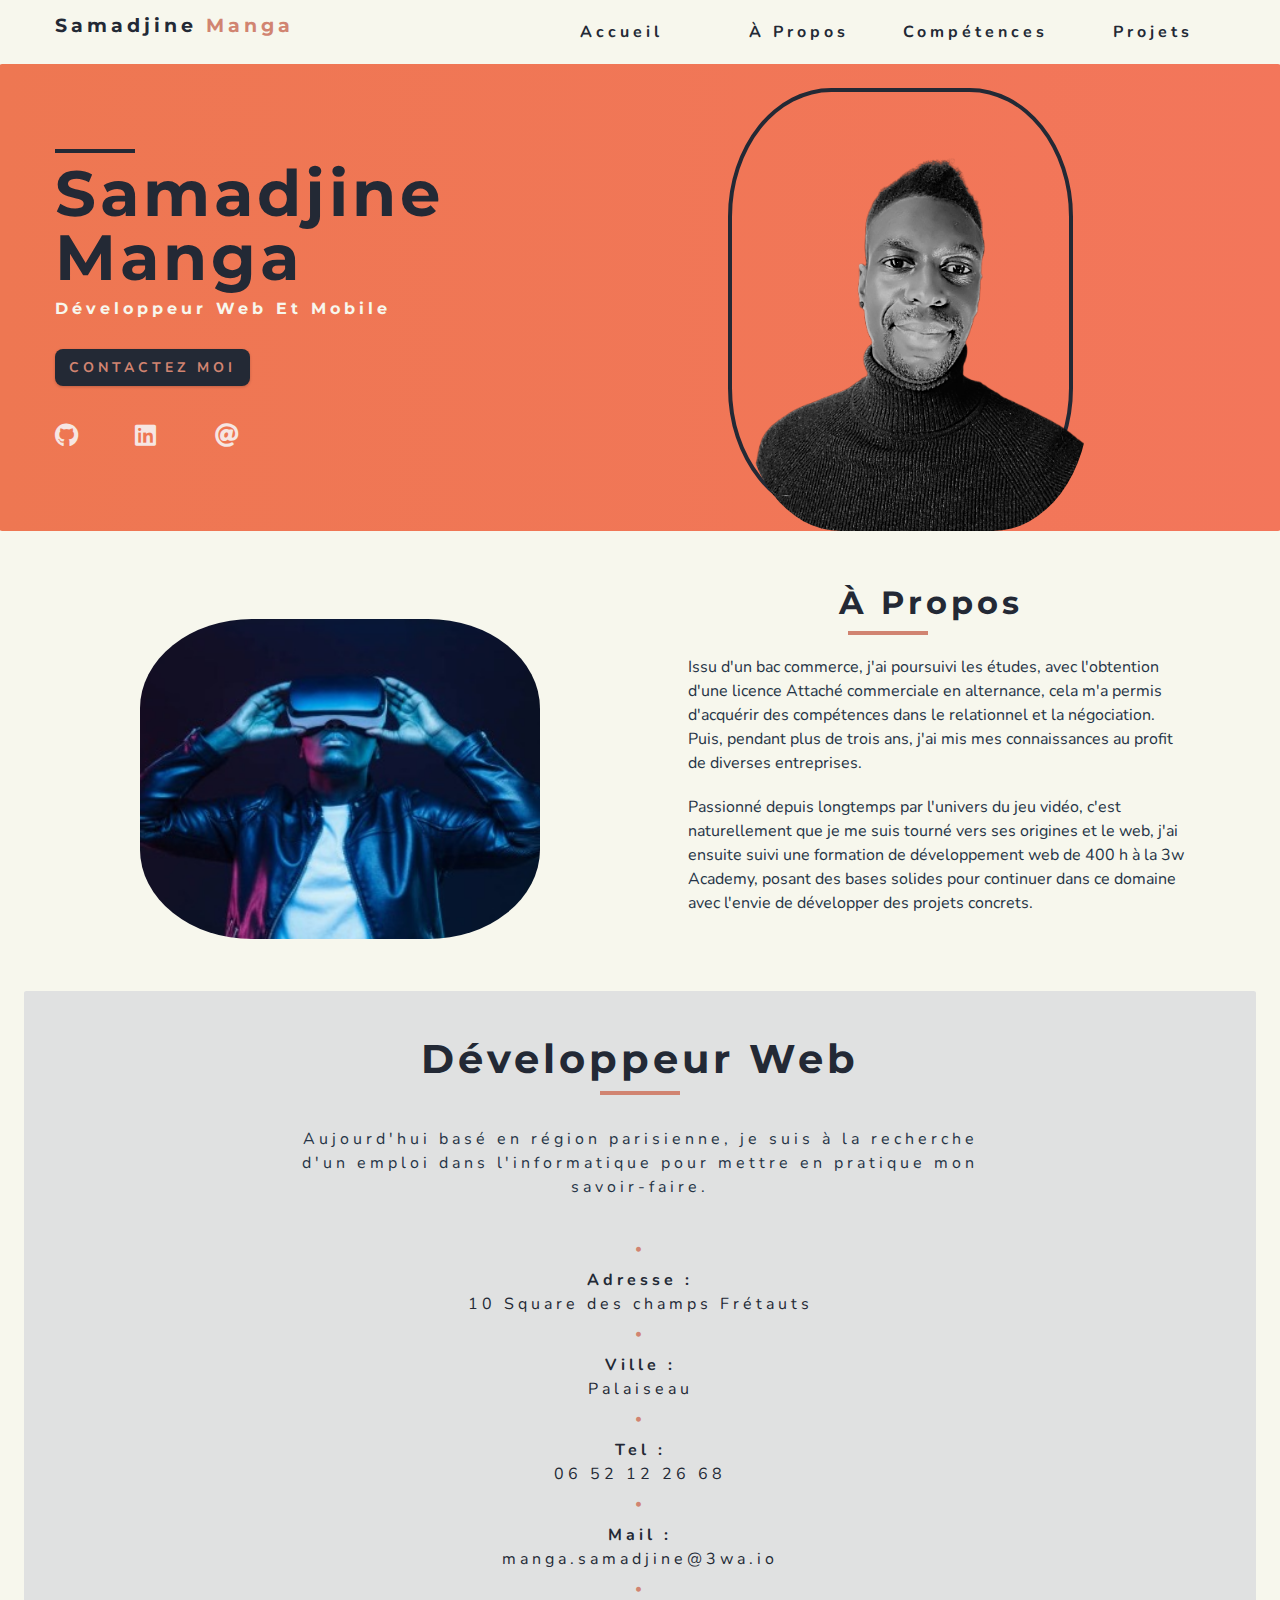
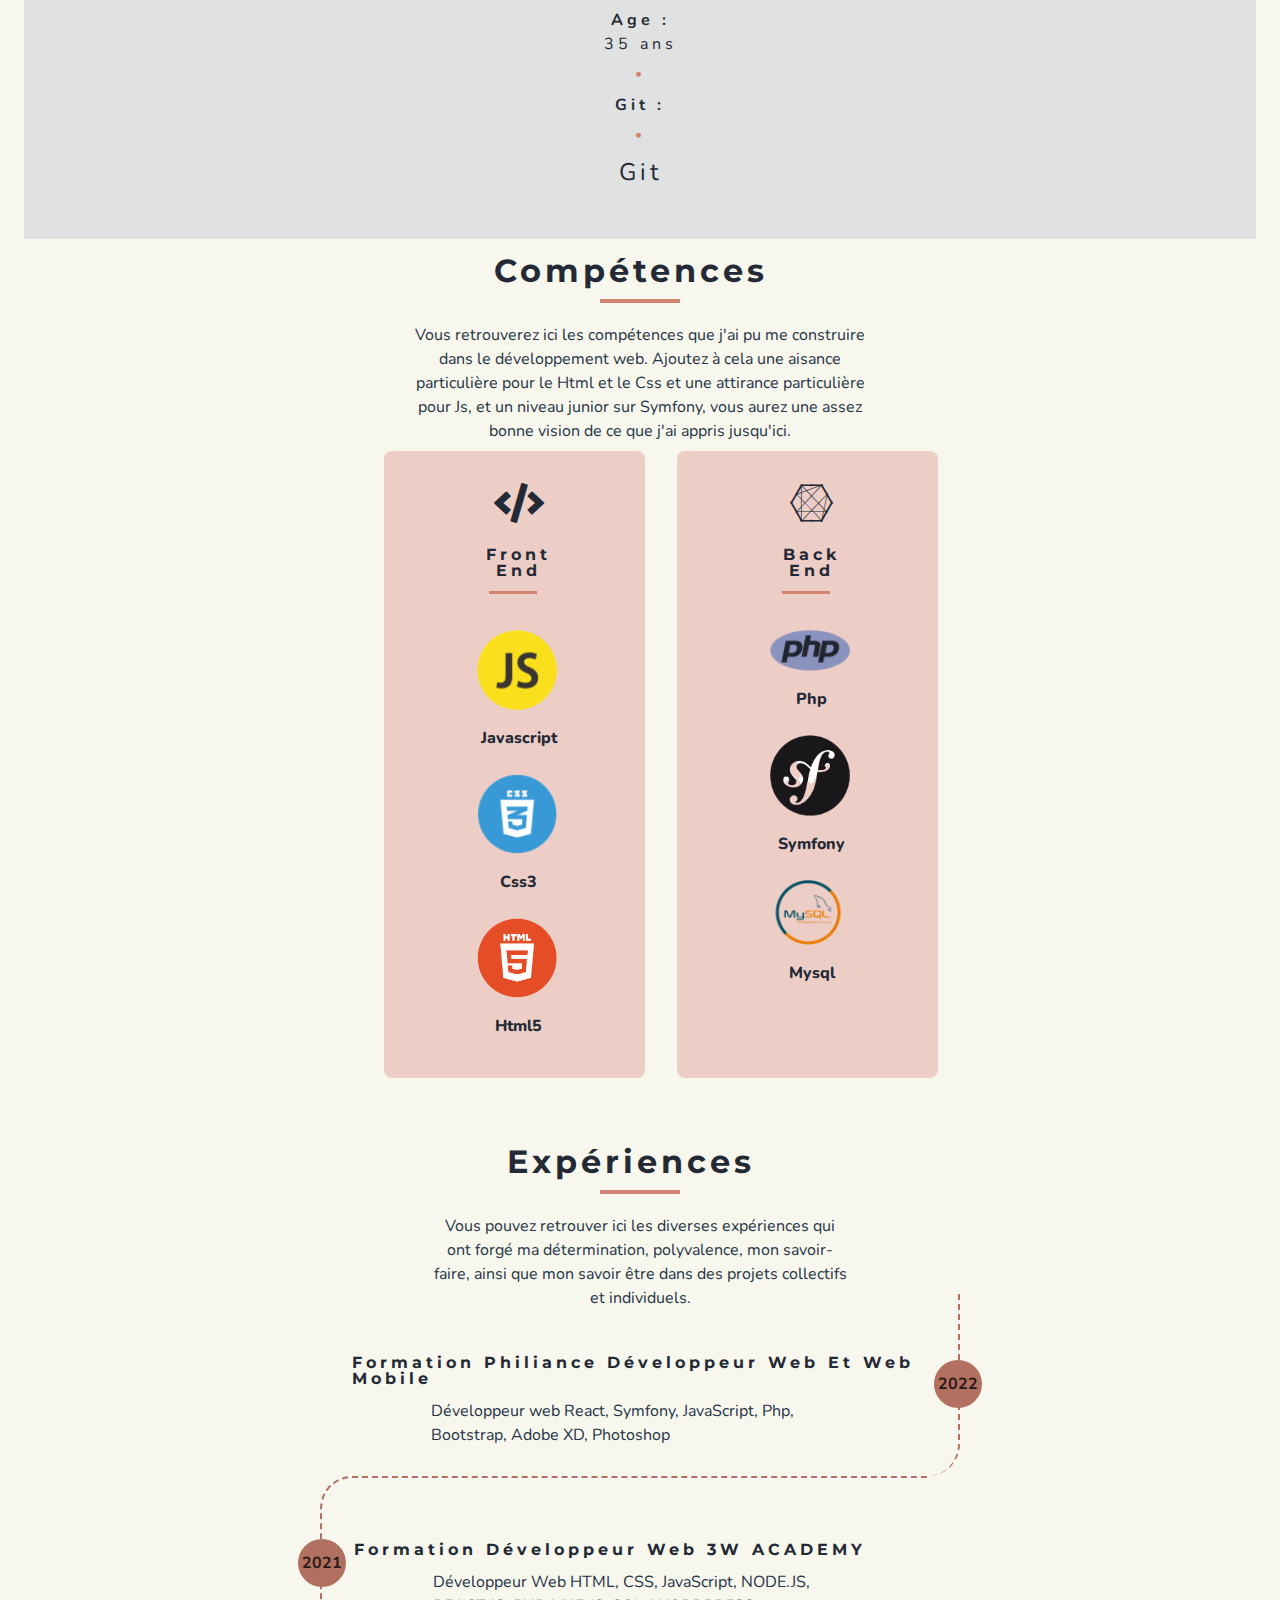
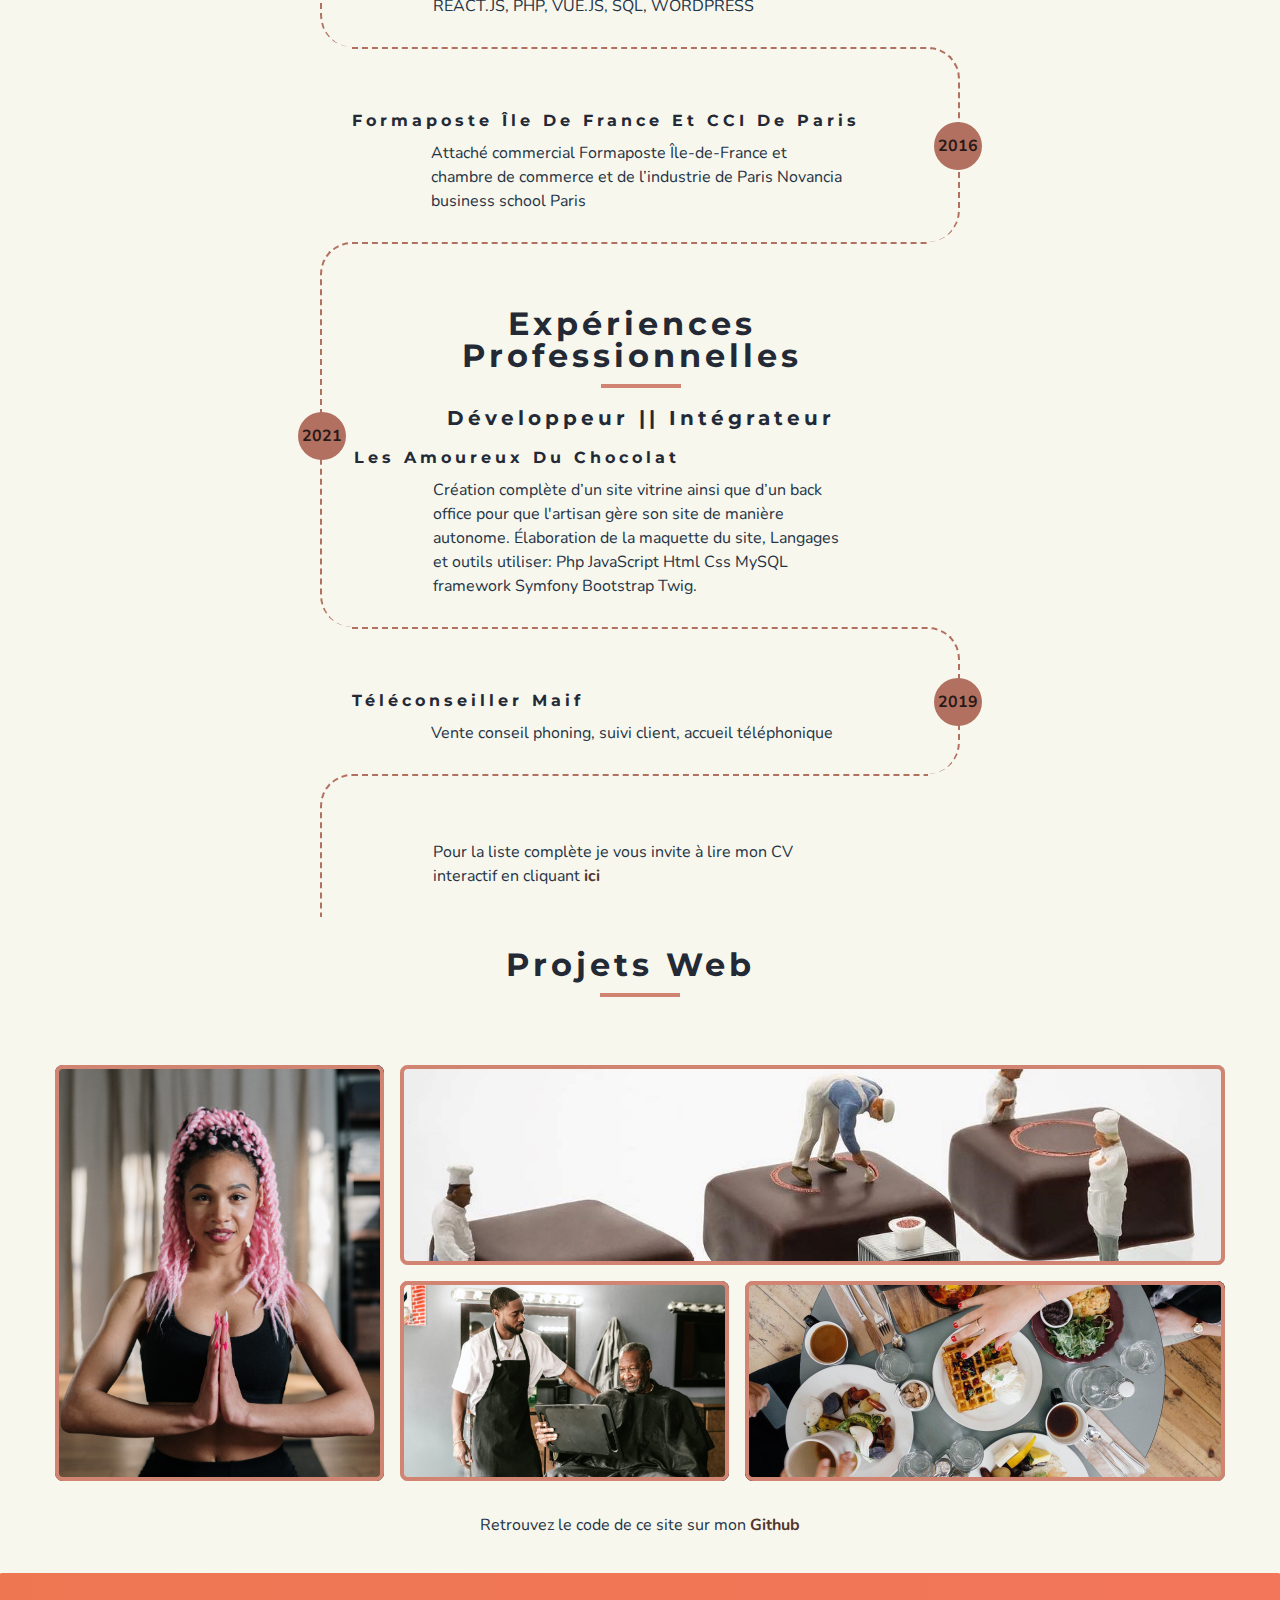
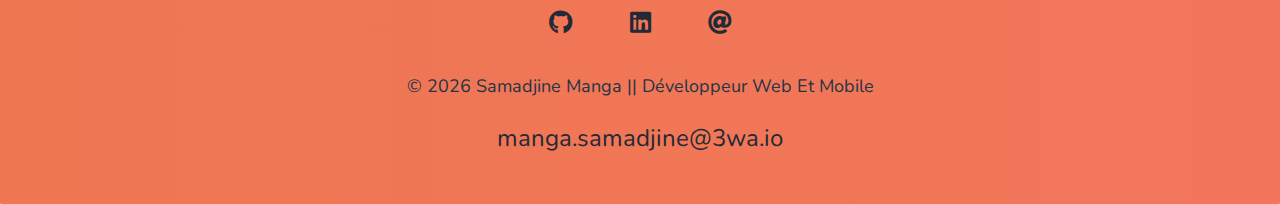
==== commit 09ae9507: "modification sentence intro age" ====
--- a/index.html
+++ b/index.html
@@ -152,9 +152,9 @@
         <h2>Développeur Web</h2>
         <div class="underline"></div>
         <p>
-          Aujourd'hui basé en région parisienne, je suis à la recherche d'une
-          alternance pour compléter une formation de Développeur Full Stack
-          (Back, Front & UX).
+          Aujourd'hui basé en région parisienne, je suis à la recherche d'un emploi dans l'informatique pour mettre en
+          pratique
+          mon savoir-faire.
         </p>
         <ul class="infos-contacts">
           <li>
@@ -175,7 +175,7 @@
             <strong>Mail :</strong> manga.samadjine@3wa.io
           </li>
 
-          <li><i class="fas fa-circle"></i> <strong>Age :</strong> 34 ans</li>
+          <li><i class="fas fa-circle"></i> <strong>Age :</strong> 35 ans</li>
           <li>
             <i class="fas fa-circle"></i> <strong>Git :</strong>
             <i class="fas fa-circle"></i>
@@ -214,7 +214,7 @@
         <img src="./logo/css-logo.png" alt="logo-css" class="logo-img" />
         <p>Css3</p>
         <img src="./logo/html5-logo.png" alt="logo-html5" class="logo-img" />
-        <p>React</p>
+        <p>Html5</p>
       </article>
       <!-- end of single skill -->
       <!-- single skill -->
